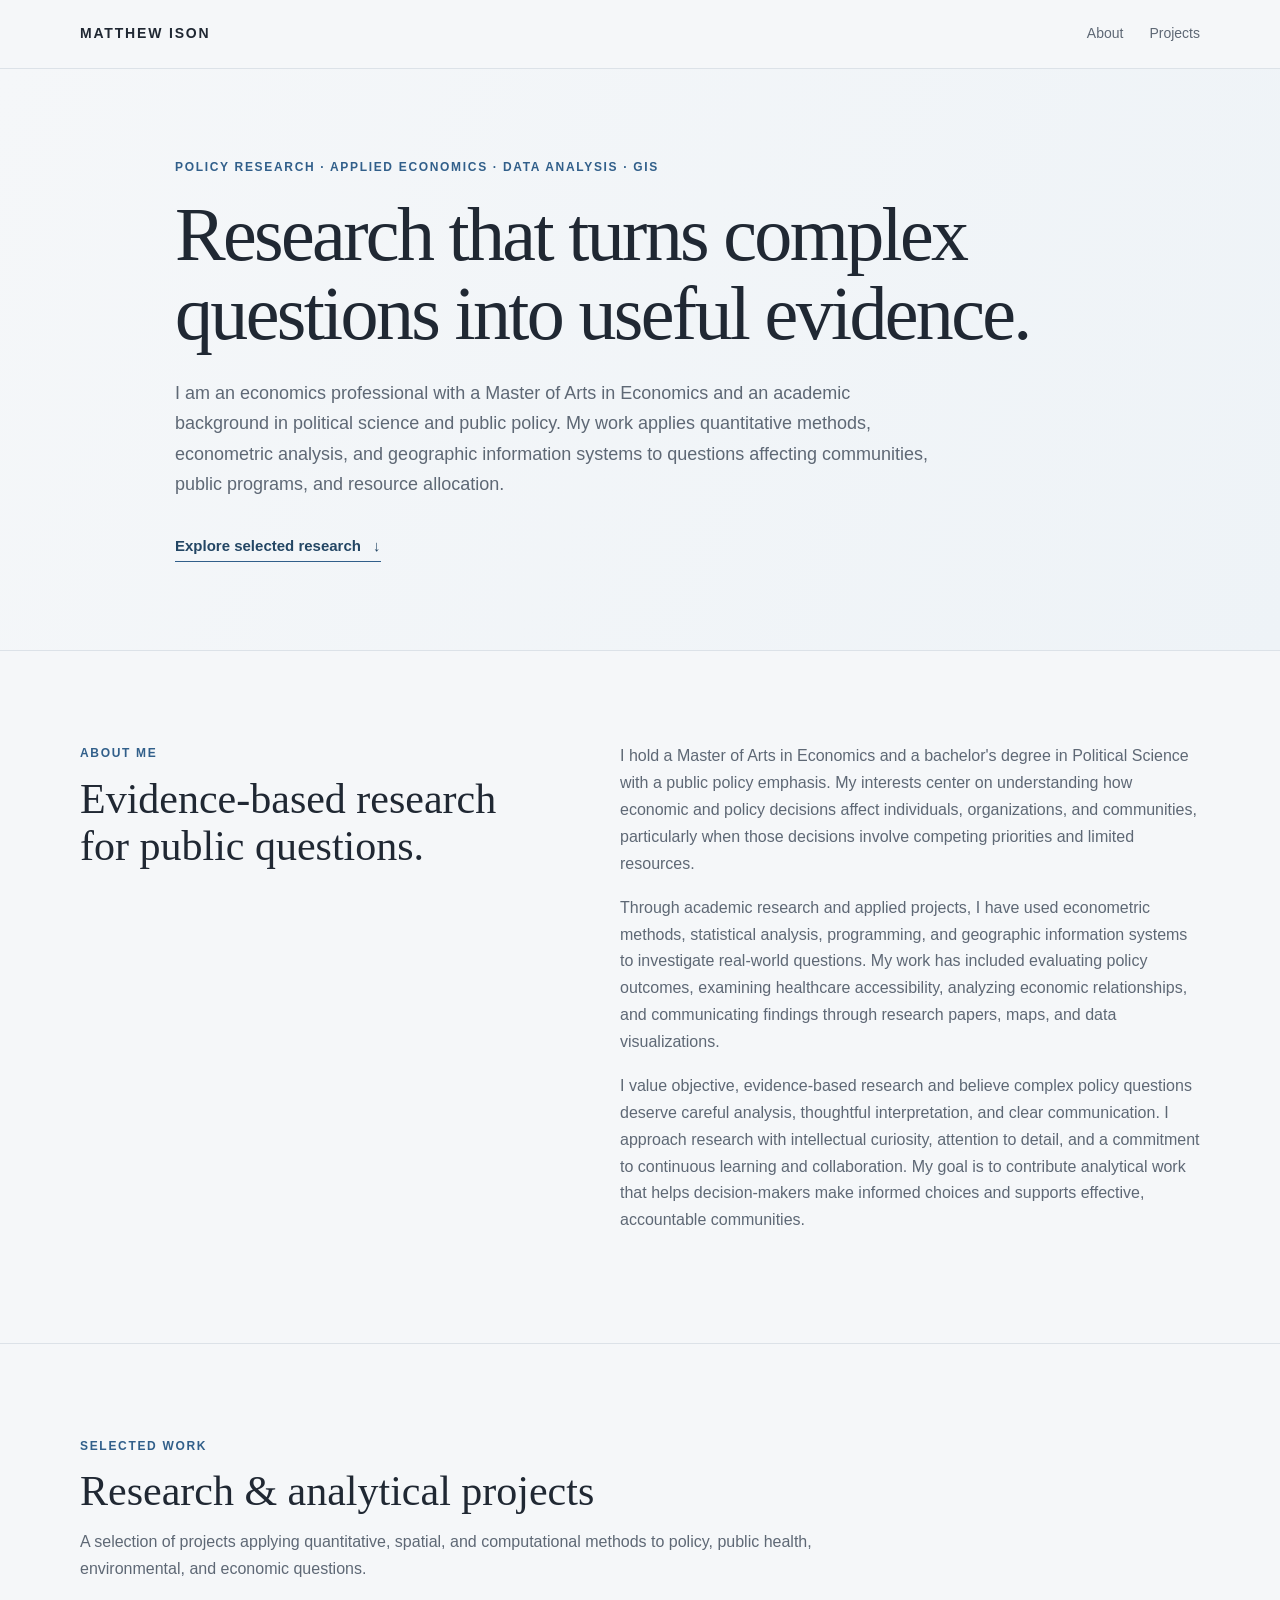
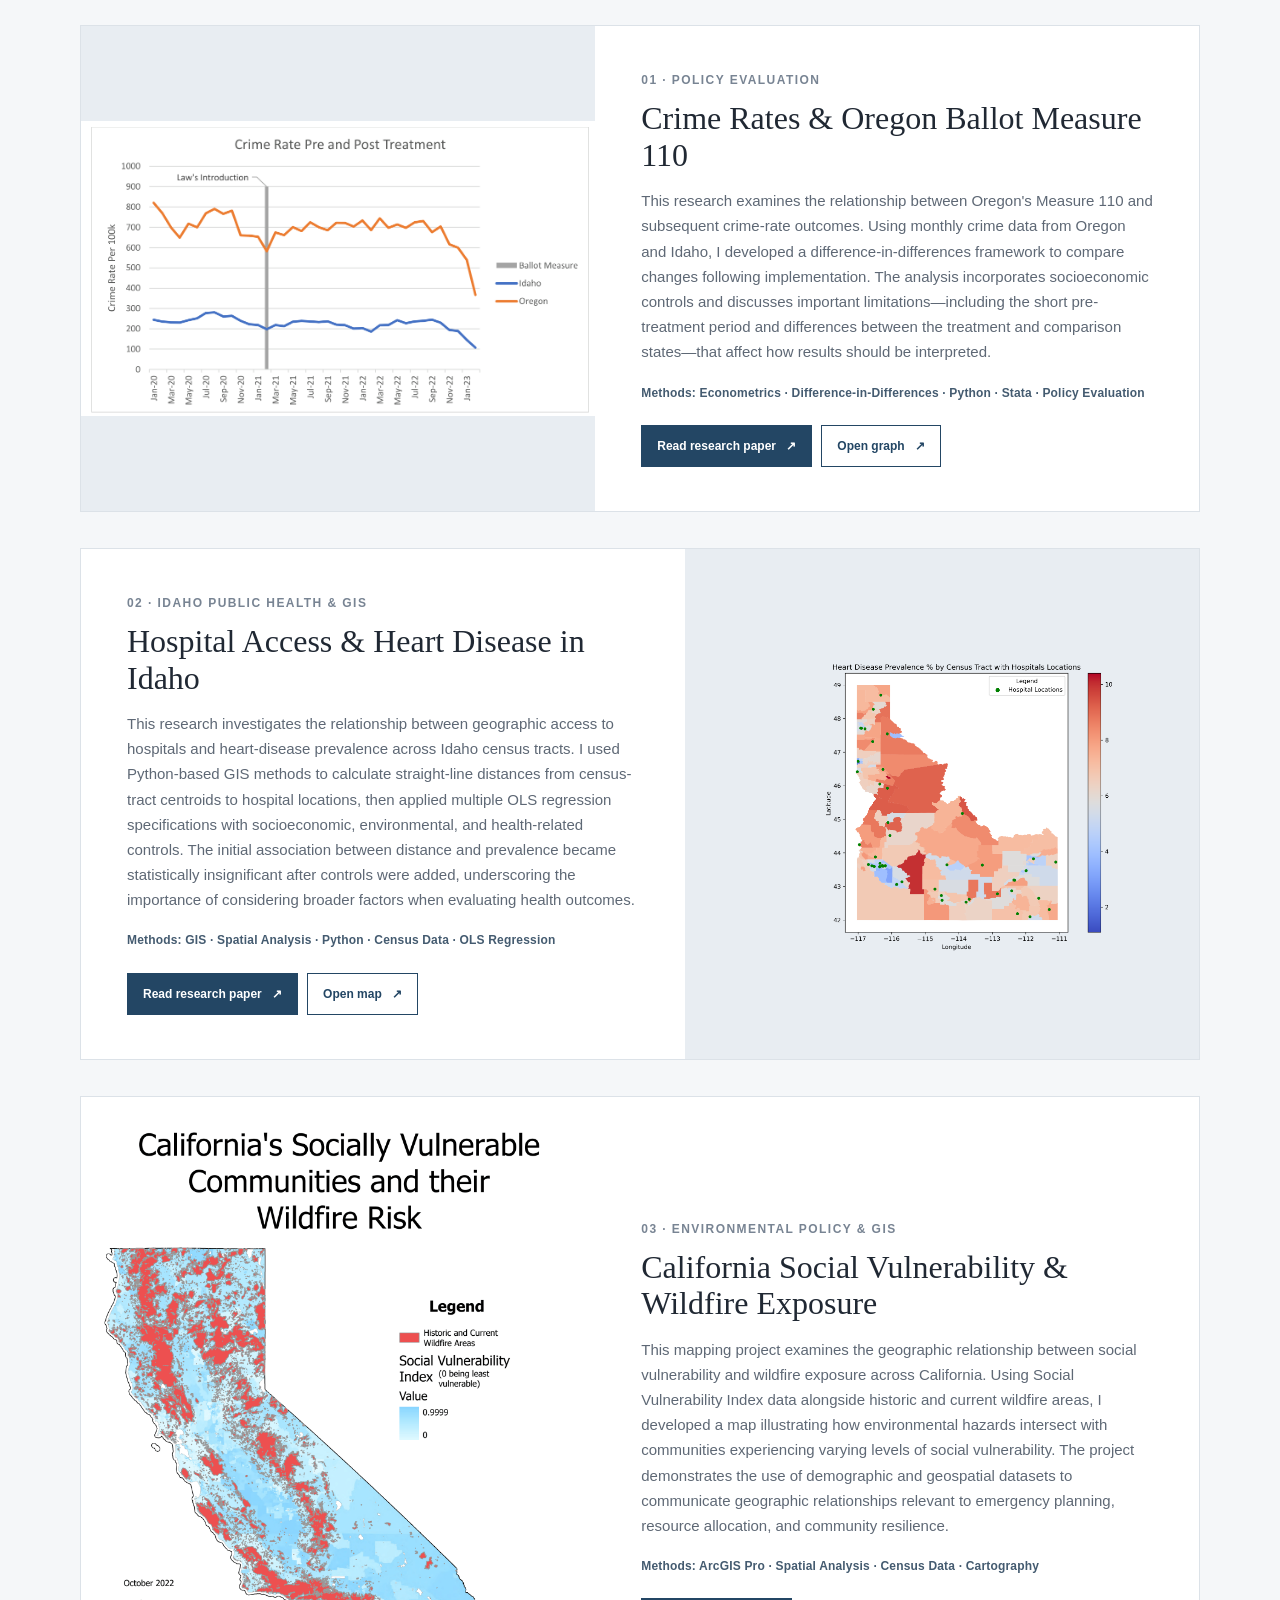
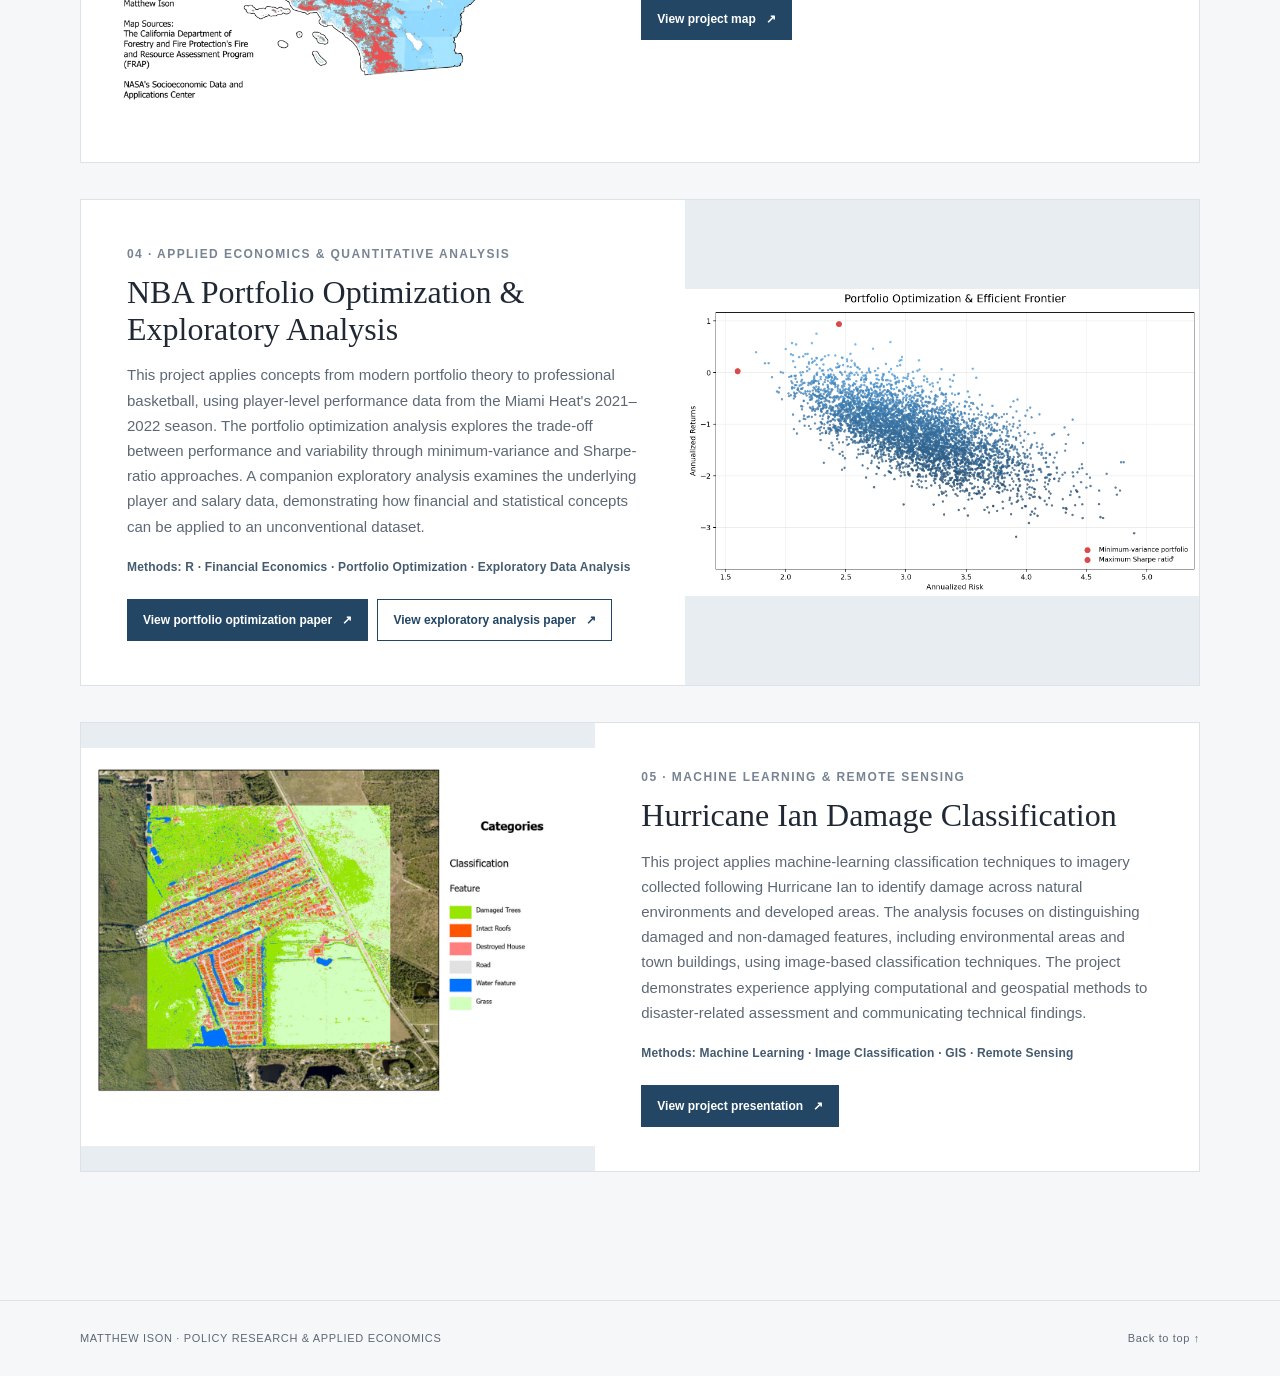
==== index.html @ 2361d306 "Add files via upload" ====
<!DOCTYPE html>
<html lang="en">
<head>
  <meta charset="UTF-8">
  <meta name="viewport" content="width=device-width, initial-scale=1.0">
  <meta name="description" content="Matthew Ison's portfolio of applied economics, policy research, quantitative analysis, and GIS projects.">
  <title>Matthew Ison | Policy Research &amp; Applied Economics</title>
  <link rel="stylesheet" href="style.css">
</head>
<body>
<header class="site-header">
  <div class="container nav">
    <a class="logo" href="#top">MATTHEW ISON</a>
    <nav aria-label="Main navigation"><a href="#about">About</a><a href="#projects">Projects</a></nav>
  </div>
</header>
<main id="top">
  <section class="hero">
    <div class="container hero-inner">
      <p class="eyebrow">POLICY RESEARCH · APPLIED ECONOMICS · DATA ANALYSIS · GIS</p>
      <h1>Research that turns complex questions into useful evidence.</h1>
      <p class="hero-text">I am an economics professional with a Master of Arts in Economics and an academic background in political science and public policy. My work applies quantitative methods, econometric analysis, and geographic information systems to questions affecting communities, public programs, and resource allocation.</p>
      <a class="text-link" href="#projects">Explore selected research <span>↓</span></a>
    </div>
  </section>

  <section id="about" class="about section">
    <div class="container about-grid">
      <div><p class="section-label">ABOUT ME</p><h2>Evidence-based research for public questions.</h2></div>
      <div>
        <p>I hold a Master of Arts in Economics and a bachelor's degree in Political Science with a public policy emphasis. My interests center on understanding how economic and policy decisions affect individuals, organizations, and communities, particularly when those decisions involve competing priorities and limited resources.</p>
        <p>Through academic research and applied projects, I have used econometric methods, statistical analysis, programming, and geographic information systems to investigate real-world questions. My work has included evaluating policy outcomes, examining healthcare accessibility, analyzing economic relationships, and communicating findings through research papers, maps, and data visualizations.</p>
        <p>I value objective, evidence-based research and believe complex policy questions deserve careful analysis, thoughtful interpretation, and clear communication. I approach research with intellectual curiosity, attention to detail, and a commitment to continuous learning and collaboration. My goal is to contribute analytical work that helps decision-makers make informed choices and supports effective, accountable communities.</p>
      </div>
    </div>
  </section>

  <section id="projects" class="projects section">
    <div class="container">
      <div class="section-heading"><p class="section-label">SELECTED WORK</p><h2>Research &amp; analytical projects</h2><p class="section-intro">A selection of projects applying quantitative, spatial, and computational methods to policy, public health, environmental, and economic questions.</p></div>

      <article class="project-card">
        <div class="project-visual image-visual"><img src="images/crime_rate_pre_post_treatment.png" alt="Comparison of crime-rate trends in Oregon and Idaho before and after Measure 110"></div>
        <div class="project-info"><span class="project-number">01 · POLICY EVALUATION</span>
          <h3>Crime Rates &amp; Oregon Ballot Measure 110</h3>
          <p>This research examines the relationship between Oregon's Measure 110 and subsequent crime-rate outcomes. Using monthly crime data from Oregon and Idaho, I developed a difference-in-differences framework to compare changes following implementation. The analysis incorporates socioeconomic controls and discusses important limitations—including the short pre-treatment period and differences between the treatment and comparison states—that affect how results should be interpreted.</p>
          <p class="methods">Methods: Econometrics · Difference-in-Differences · Python · Stata · Policy Evaluation</p>
          <div class="button-group"><a class="button" href="projects/CrimeRate_Analysis.pdf" target="_blank" rel="noopener">Read research paper <span>↗</span></a><a class="button button-secondary" href="images/crime_rate_pre_post_treatment.png" target="_blank" rel="noopener">Open graph <span>↗</span></a></div>
        </div>
      </article>

      <article class="project-card">
        <div class="project-visual image-visual"><img src="images/hospitalmap.png" alt="Idaho census tracts showing heart-disease prevalence and hospital locations"></div>
        <div class="project-info"><span class="project-number">02 · IDAHO PUBLIC HEALTH &amp; GIS</span>
          <h3>Hospital Access &amp; Heart Disease in Idaho</h3>
          <p>This research investigates the relationship between geographic access to hospitals and heart-disease prevalence across Idaho census tracts. I used Python-based GIS methods to calculate straight-line distances from census-tract centroids to hospital locations, then applied multiple OLS regression specifications with socioeconomic, environmental, and health-related controls. The initial association between distance and prevalence became statistically insignificant after controls were added, underscoring the importance of considering broader factors when evaluating health outcomes.</p>
          <p class="methods">Methods: GIS · Spatial Analysis · Python · Census Data · OLS Regression</p>
          <div class="button-group"><a class="button" href="projects/ECON540FinalPaper-1.pdf" target="_blank" rel="noopener">Read research paper <span>↗</span></a><a class="button button-secondary" href="images/hospitalmap.png" target="_blank" rel="noopener">Open map <span>↗</span></a></div>
        </div>
      </article>

      <article class="project-card">
        <div class="project-visual image-visual"><img src="images/california-wildfire-preview.png" alt="California social vulnerability and wildfire exposure map"></div>
        <div class="project-info"><span class="project-number">03 · ENVIRONMENTAL POLICY &amp; GIS</span>
          <h3>California Social Vulnerability &amp; Wildfire Exposure</h3>
          <p>This mapping project examines the geographic relationship between social vulnerability and wildfire exposure across California. Using Social Vulnerability Index data alongside historic and current wildfire areas, I developed a map illustrating how environmental hazards intersect with communities experiencing varying levels of social vulnerability. The project demonstrates the use of demographic and geospatial datasets to communicate geographic relationships relevant to emergency planning, resource allocation, and community resilience.</p>
          <p class="methods">Methods: ArcGIS Pro · Spatial Analysis · Census Data · Cartography</p>
          <div class="button-group"><a class="button" href="projects/WildfiremapCalifornia.pdf" target="_blank" rel="noopener">View project map <span>↗</span></a></div>
        </div>
      </article>

      <article class="project-card">
        <div class="project-visual image-visual"><img src="images/nba_portfolio_optimization_efficient_frontier.png" alt="NBA player portfolio optimization and efficient frontier visualization"></div>
        <div class="project-info"><span class="project-number">04 · APPLIED ECONOMICS &amp; QUANTITATIVE ANALYSIS</span>
          <h3>NBA Portfolio Optimization &amp; Exploratory Analysis</h3>
          <p>This project applies concepts from modern portfolio theory to professional basketball, using player-level performance data from the Miami Heat's 2021–2022 season. The portfolio optimization analysis explores the trade-off between performance and variability through minimum-variance and Sharpe-ratio approaches. A companion exploratory analysis examines the underlying player and salary data, demonstrating how financial and statistical concepts can be applied to an unconventional dataset.</p>
          <p class="methods">Methods: R · Financial Economics · Portfolio Optimization · Exploratory Data Analysis</p>
          <div class="button-group"><a class="button" href="projects/NBA_Portfolio_Analysis.html" target="_blank" rel="noopener">View portfolio optimization paper <span>↗</span></a><a class="button button-secondary" href="projects/NBA_Exploratory_Analysis.html" target="_blank" rel="noopener">View exploratory analysis paper <span>↗</span></a></div>
        </div>
      </article>

      <article class="project-card">
        <div class="project-visual image-visual"><img src="images/hurricane.png" alt="Hurricane Ian damage classification project imagery"></div>
        <div class="project-info"><span class="project-number">05 · MACHINE LEARNING &amp; REMOTE SENSING</span>
          <h3>Hurricane Ian Damage Classification</h3>
          <p>This project applies machine-learning classification techniques to imagery collected following Hurricane Ian to identify damage across natural environments and developed areas. The analysis focuses on distinguishing damaged and non-damaged features, including environmental areas and town buildings, using image-based classification techniques. The project demonstrates experience applying computational and geospatial methods to disaster-related assessment and communicating technical findings.</p>
          <p class="methods">Methods: Machine Learning · Image Classification · GIS · Remote Sensing</p>
          <div class="button-group"><a class="button" href="projects/GIS%20Graduate%20Project%20-%20MatthewIson.pptx.pdf" target="_blank" rel="noopener">View project presentation <span>↗</span></a></div>
        </div>
      </article>
    </div>
  </section>
</main>
<footer><div class="container footer-inner"><span>MATTHEW ISON · POLICY RESEARCH &amp; APPLIED ECONOMICS</span><a href="#top">Back to top ↑</a></div></footer>
</body>
</html>
---- style.css ----
* { box-sizing: border-box; margin: 0; padding: 0; }
:root { --ink:#202833; --muted:#5e6875; --line:#dce2e8; --paper:#f5f7f9; --white:#fff; --accent:#315f8a; --accent-dark:#234664; }
html { scroll-behavior:smooth; }
body { font-family:Arial,Helvetica,sans-serif; color:var(--ink); background:var(--paper); line-height:1.68; }
a { color:inherit; }
.container { width:min(1120px,90%); margin:0 auto; }
.site-header { position:sticky; top:0; z-index:20; background:rgba(245,247,249,.96); border-bottom:1px solid var(--line); backdrop-filter:blur(10px); }
.nav { min-height:68px; display:flex; align-items:center; justify-content:space-between; gap:30px; }
.logo { font-size:14px; font-weight:700; letter-spacing:.13em; text-decoration:none; }
.nav nav { display:flex; gap:26px; }
.nav nav a { color:var(--muted); text-decoration:none; font-size:14px; }
.nav nav a:hover { color:var(--accent); }
.hero { min-height:560px; display:flex; align-items:center; border-bottom:1px solid var(--line); background:linear-gradient(115deg,#f5f7f9 0%,#eef3f7 100%); }
.hero-inner { max-width:930px; padding:88px 0; }
.eyebrow,.section-label { color:var(--accent); font-size:12px; font-weight:700; letter-spacing:.14em; }
.hero h1 { max-width:900px; margin:18px 0 25px; font-family:Georgia,'Times New Roman',serif; font-size:clamp(44px,6.7vw,76px); font-weight:400; line-height:1.04; letter-spacing:-.035em; }
.hero-text { max-width:760px; color:var(--muted); font-size:18px; }
.text-link { display:inline-block; margin-top:34px; color:var(--accent-dark); font-size:15px; font-weight:700; text-decoration:none; border-bottom:1px solid var(--accent); padding-bottom:3px; }
.text-link span { margin-left:8px; }
.section { padding:92px 0; }
.about { border-bottom:1px solid var(--line); }
.about-grid { display:grid; grid-template-columns:1fr 1.25fr; gap:76px; }
.about h2,.section-heading h2 { margin-top:12px; font-family:Georgia,'Times New Roman',serif; font-size:42px; font-weight:400; line-height:1.12; }
.about p:not(.section-label) { color:var(--muted); font-size:16px; margin-bottom:17px; }
.section-heading { margin-bottom:42px; }
.section-intro { color:var(--muted); max-width:760px; margin-top:14px; }
.project-card { display:grid; grid-template-columns:46% 54%; min-height:420px; margin-bottom:36px; background:var(--white); border:1px solid var(--line); overflow:hidden; transition:transform .2s ease,box-shadow .2s ease; }
.project-card:hover { transform:translateY(-3px); box-shadow:0 14px 32px rgba(32,40,51,.08); }
.project-card:nth-of-type(even) { grid-template-columns:54% 46%; }
.project-card:nth-of-type(even) .project-visual { order:2; }
.project-card:nth-of-type(even) .project-info { order:1; }
.project-visual { min-height:420px; background:#e8edf2; overflow:hidden; }
.image-visual img { width:100%; height:100%; min-height:420px; display:block; object-fit:contain; background-color: #e8edf2; transition:transform .4s ease; }
.project-card:hover .image-visual img { transform:scale(1.02); }
.project-info { padding:44px 46px; display:flex; flex-direction:column; justify-content:center; }
.project-number { color:#788493; font-size:12px; font-weight:700; letter-spacing:.12em; }
.project-info h3 { margin:10px 0 15px; font-family:Georgia,'Times New Roman',serif; font-size:32px; font-weight:400; line-height:1.14; }
.project-info p { color:var(--muted); font-size:15px; margin-bottom:18px; }
.project-info .methods { color:#445b70; font-size:12px; font-weight:700; letter-spacing:.015em; margin-bottom:22px; }
.button-group { display:flex; flex-wrap:wrap; gap:9px; }
.button { align-self:flex-start; padding:10px 15px; background:var(--accent-dark); color:#fff; text-decoration:none; font-size:12px; font-weight:700; border:1px solid var(--accent-dark); transition:background .2s ease,color .2s ease; }
.button:hover { background:transparent; color:var(--accent-dark); }
.button span { margin-left:7px; }
.button-secondary { background:transparent; color:var(--accent-dark); }
.button-secondary:hover { background:var(--accent-dark); color:#fff; }
footer { border-top:1px solid var(--line); padding:28px 0; color:var(--muted); font-size:11px; letter-spacing:.06em; }
.footer-inner { display:flex; justify-content:space-between; gap:20px; }
.footer-inner a { text-decoration:none; }
@media(max-width:800px) { .hero{min-height:auto}.hero-inner{padding:72px 0}.about-grid{grid-template-columns:1fr;gap:30px}.project-card,.project-card:nth-of-type(even){grid-template-columns:1fr}.project-card:nth-of-type(even) .project-visual,.project-card:nth-of-type(even) .project-info{order:initial}.project-visual,.image-visual img{min-height:290px}.project-info{padding:32px}.project-info h3{font-size:28px} }
@media(max-width:520px) { .nav{min-height:60px}.nav nav{gap:16px}.hero h1{font-size:43px}.section{padding:68px 0}.about h2,.section-heading h2{font-size:34px}.footer-inner{flex-direction:column} }
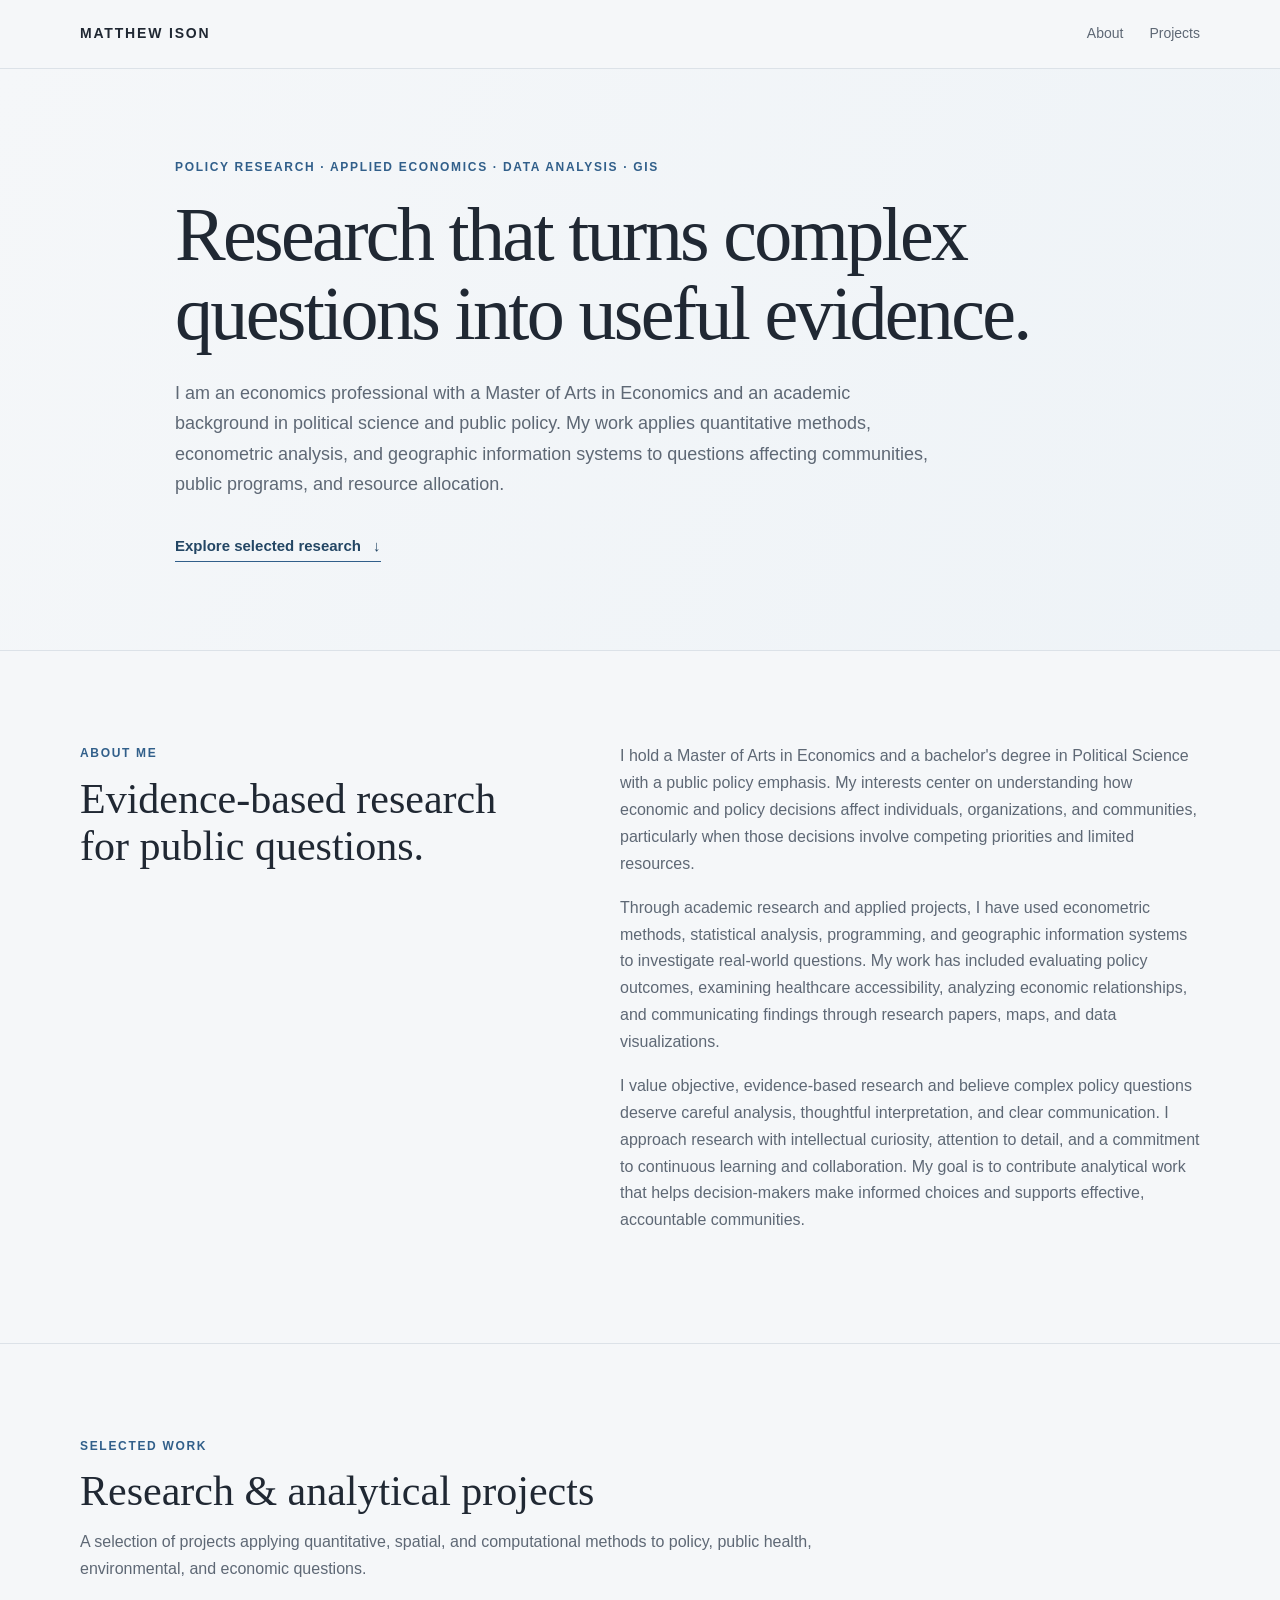
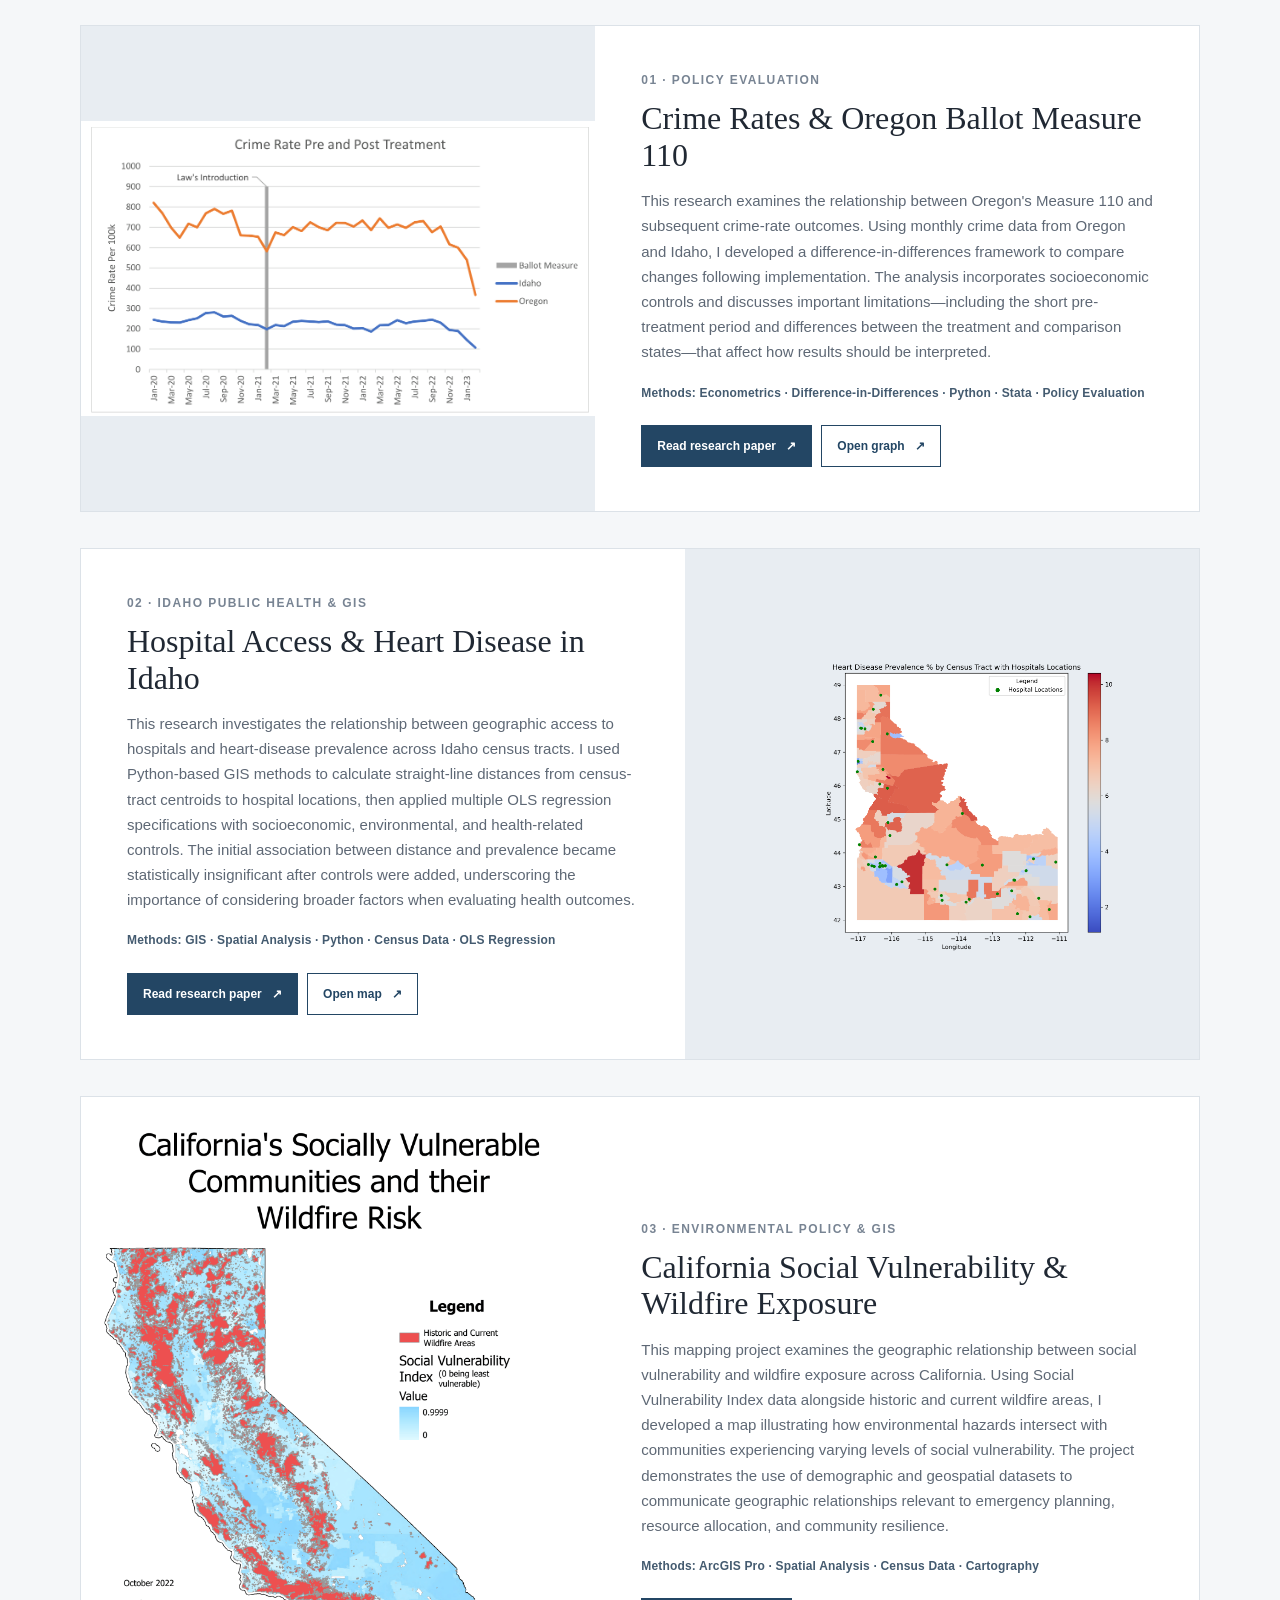
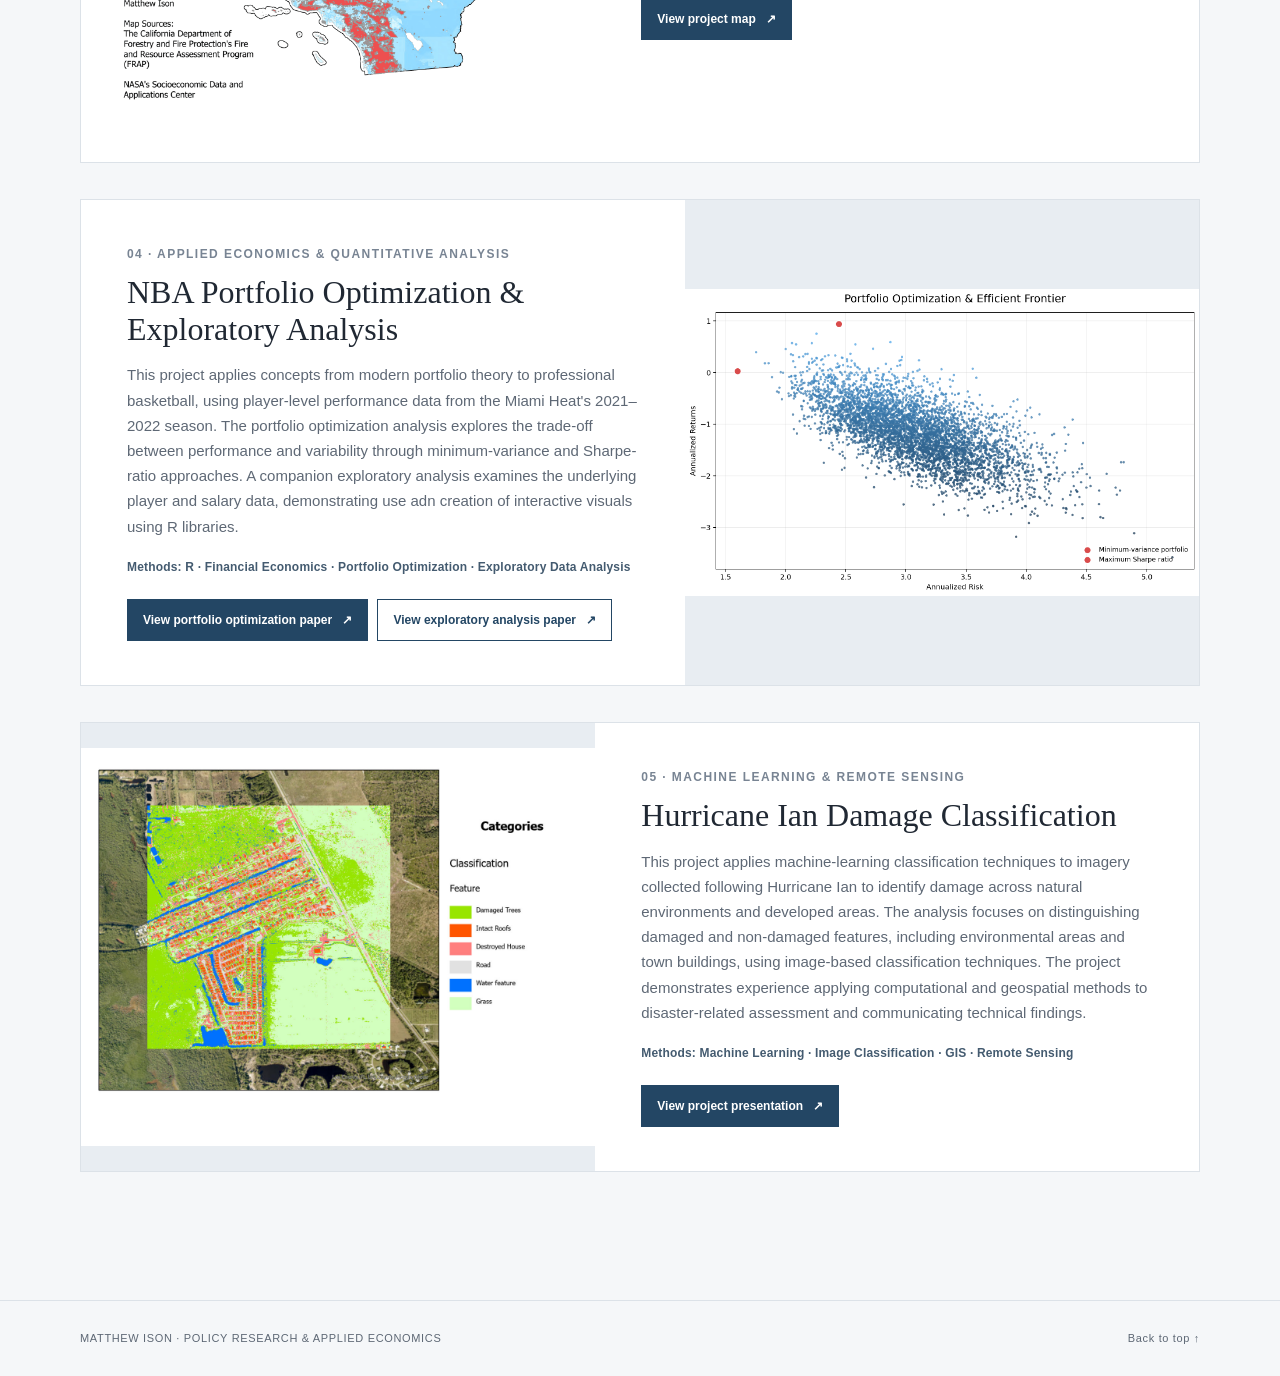
==== commit 80bf8b74: "Update index.html update NBA description" ====
--- a/index.html
+++ b/index.html
@@ -73,7 +73,7 @@
         <div class="project-visual image-visual"><img src="images/nba_portfolio_optimization_efficient_frontier.png" alt="NBA player portfolio optimization and efficient frontier visualization"></div>
         <div class="project-info"><span class="project-number">04 · APPLIED ECONOMICS &amp; QUANTITATIVE ANALYSIS</span>
           <h3>NBA Portfolio Optimization &amp; Exploratory Analysis</h3>
-          <p>This project applies concepts from modern portfolio theory to professional basketball, using player-level performance data from the Miami Heat's 2021–2022 season. The portfolio optimization analysis explores the trade-off between performance and variability through minimum-variance and Sharpe-ratio approaches. A companion exploratory analysis examines the underlying player and salary data, demonstrating how financial and statistical concepts can be applied to an unconventional dataset.</p>
+          <p>This project applies concepts from modern portfolio theory to professional basketball, using player-level performance data from the Miami Heat's 2021–2022 season. The portfolio optimization analysis explores the trade-off between performance and variability through minimum-variance and Sharpe-ratio approaches. A companion exploratory analysis examines the underlying player and salary data, demonstrating use adn creation of interactive visuals using R libraries.</p>
           <p class="methods">Methods: R · Financial Economics · Portfolio Optimization · Exploratory Data Analysis</p>
           <div class="button-group"><a class="button" href="projects/NBA_Portfolio_Analysis.html" target="_blank" rel="noopener">View portfolio optimization paper <span>↗</span></a><a class="button button-secondary" href="projects/NBA_Exploratory_Analysis.html" target="_blank" rel="noopener">View exploratory analysis paper <span>↗</span></a></div>
         </div>
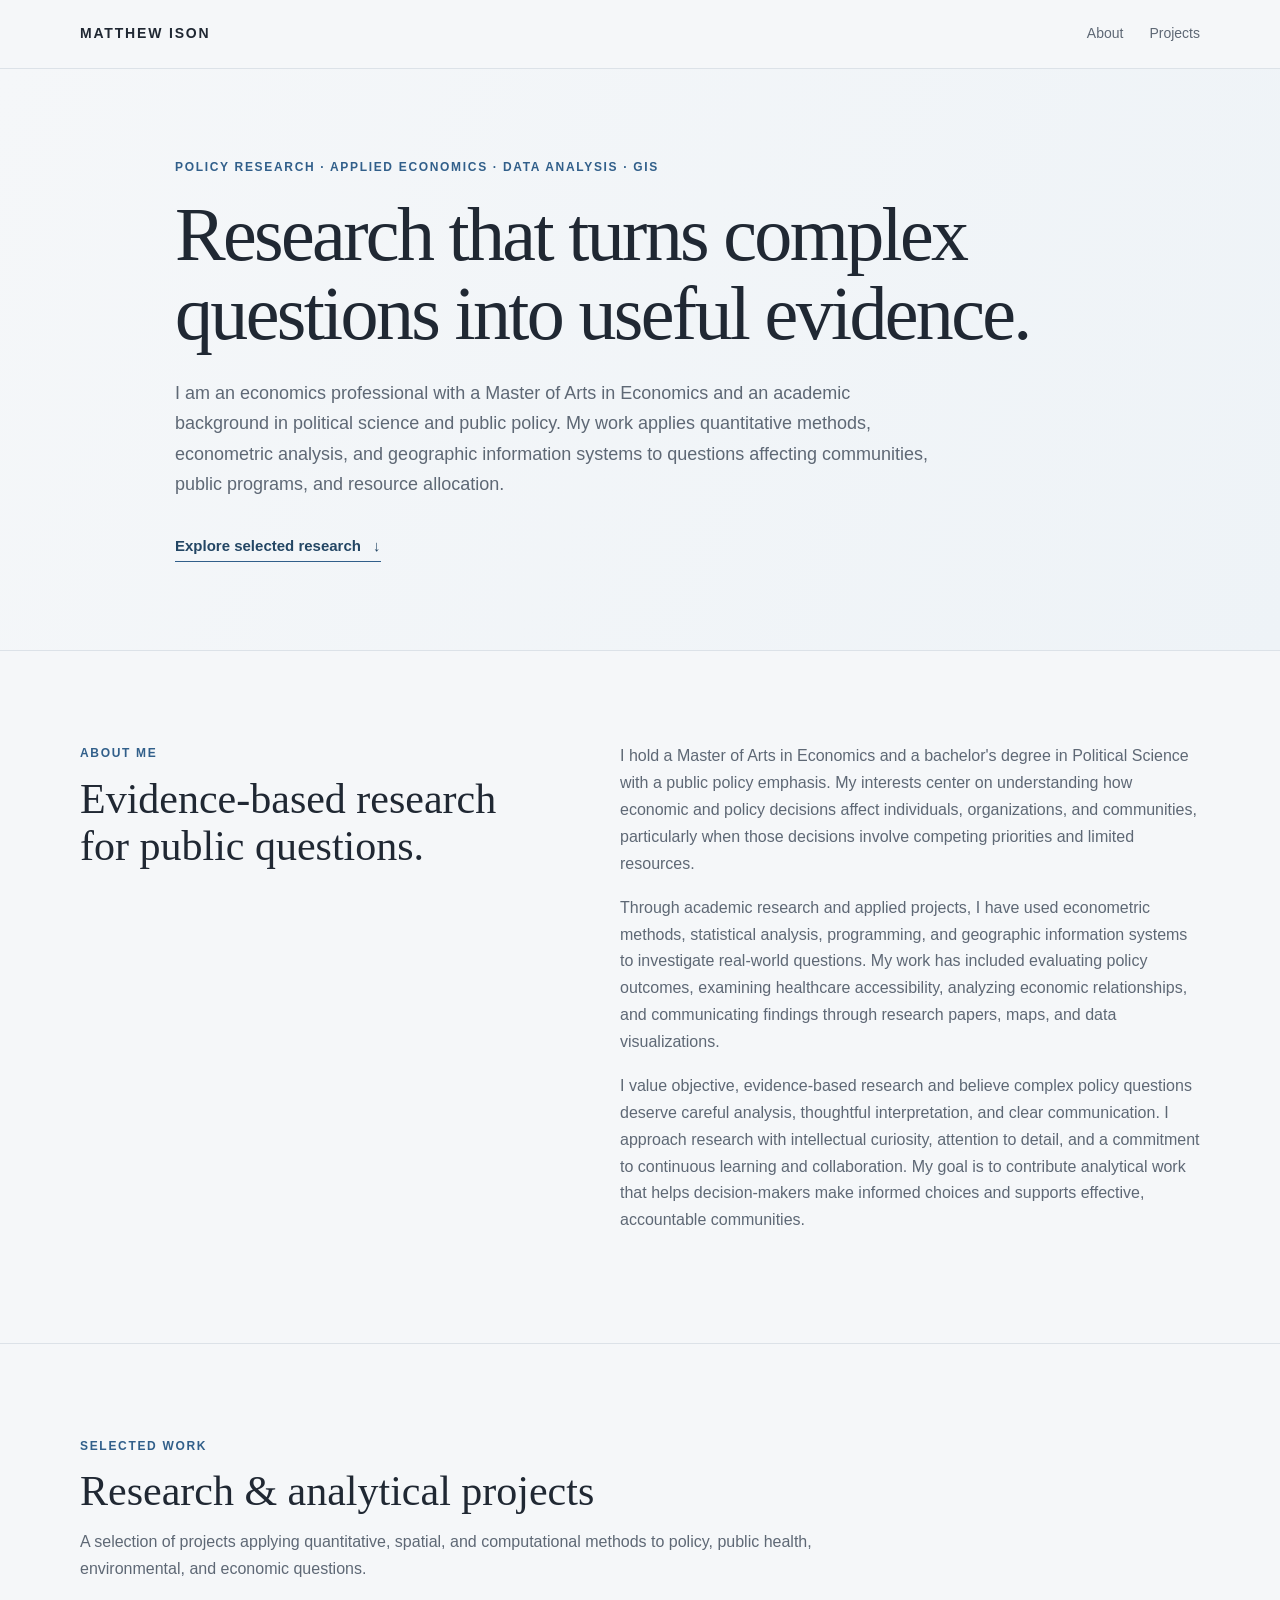
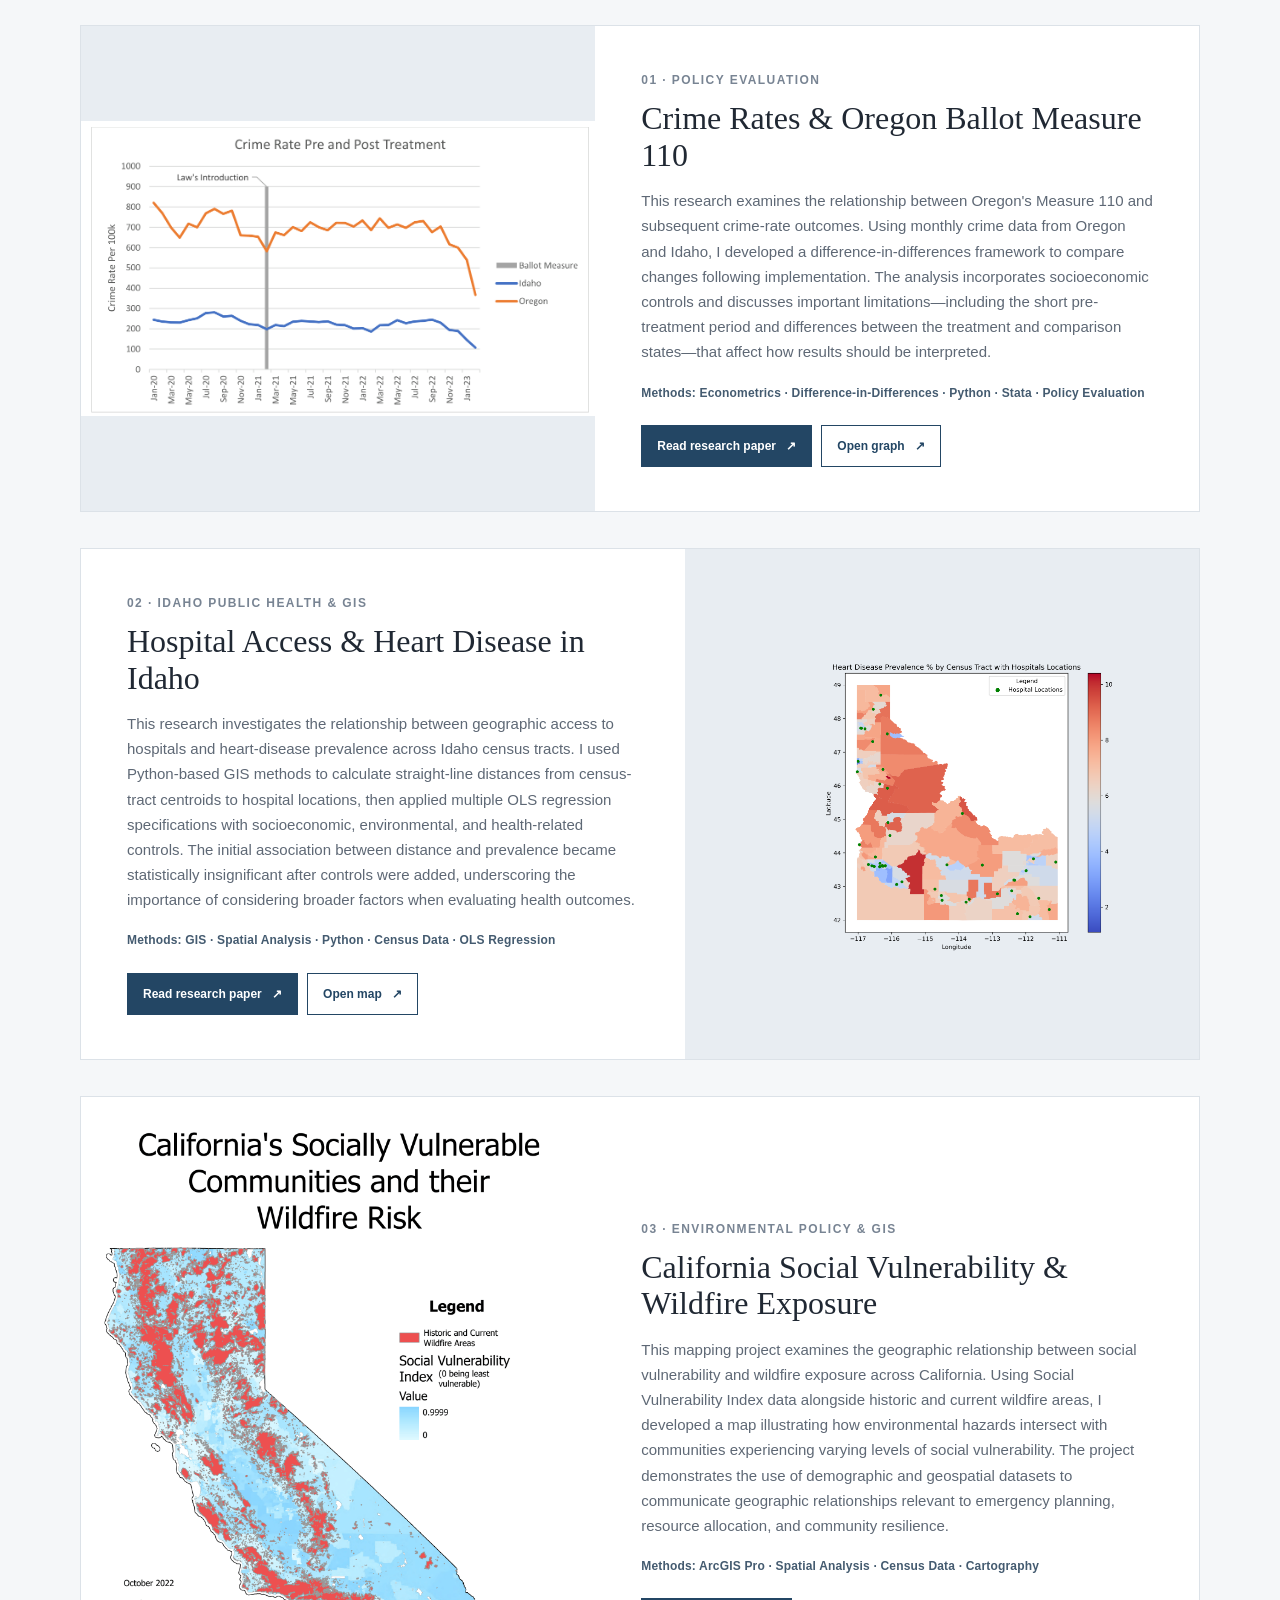
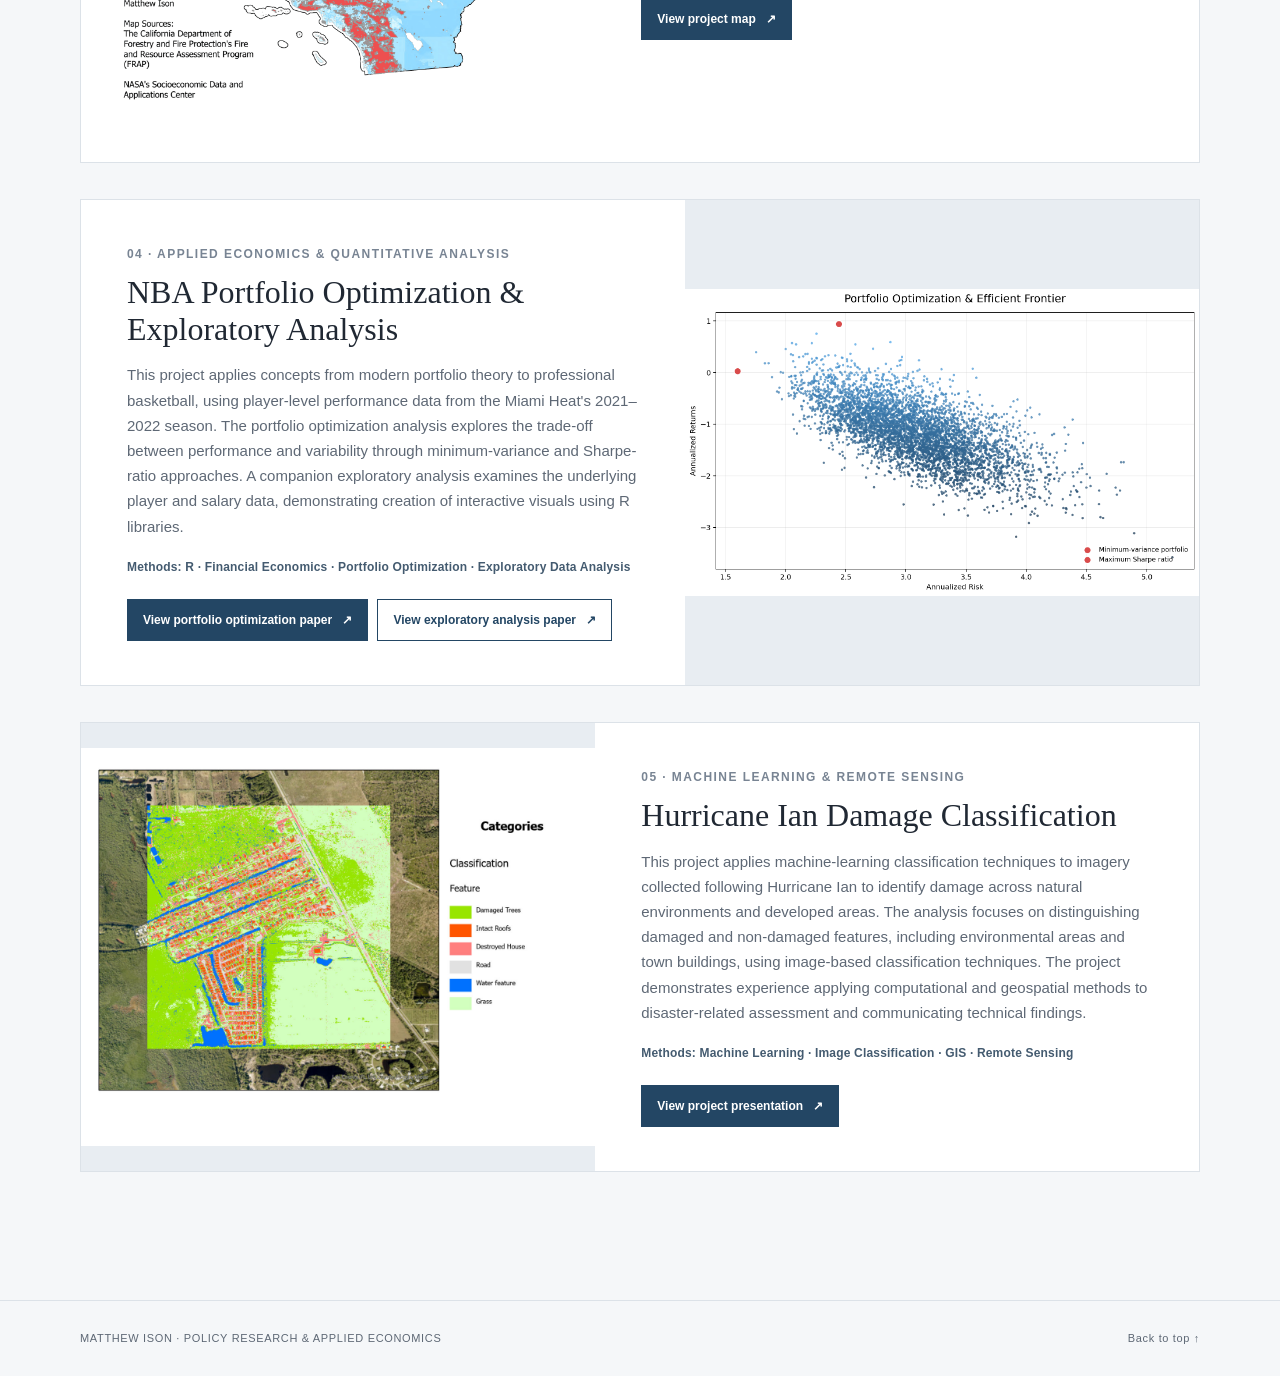
==== commit 2c5043d3: "Update index.html" ====
--- a/index.html
+++ b/index.html
@@ -73,7 +73,7 @@
         <div class="project-visual image-visual"><img src="images/nba_portfolio_optimization_efficient_frontier.png" alt="NBA player portfolio optimization and efficient frontier visualization"></div>
         <div class="project-info"><span class="project-number">04 · APPLIED ECONOMICS &amp; QUANTITATIVE ANALYSIS</span>
           <h3>NBA Portfolio Optimization &amp; Exploratory Analysis</h3>
-          <p>This project applies concepts from modern portfolio theory to professional basketball, using player-level performance data from the Miami Heat's 2021–2022 season. The portfolio optimization analysis explores the trade-off between performance and variability through minimum-variance and Sharpe-ratio approaches. A companion exploratory analysis examines the underlying player and salary data, demonstrating use adn creation of interactive visuals using R libraries.</p>
+          <p>This project applies concepts from modern portfolio theory to professional basketball, using player-level performance data from the Miami Heat's 2021–2022 season. The portfolio optimization analysis explores the trade-off between performance and variability through minimum-variance and Sharpe-ratio approaches. A companion exploratory analysis examines the underlying player and salary data, demonstrating creation of interactive visuals using R libraries.</p>
           <p class="methods">Methods: R · Financial Economics · Portfolio Optimization · Exploratory Data Analysis</p>
           <div class="button-group"><a class="button" href="projects/NBA_Portfolio_Analysis.html" target="_blank" rel="noopener">View portfolio optimization paper <span>↗</span></a><a class="button button-secondary" href="projects/NBA_Exploratory_Analysis.html" target="_blank" rel="noopener">View exploratory analysis paper <span>↗</span></a></div>
         </div>
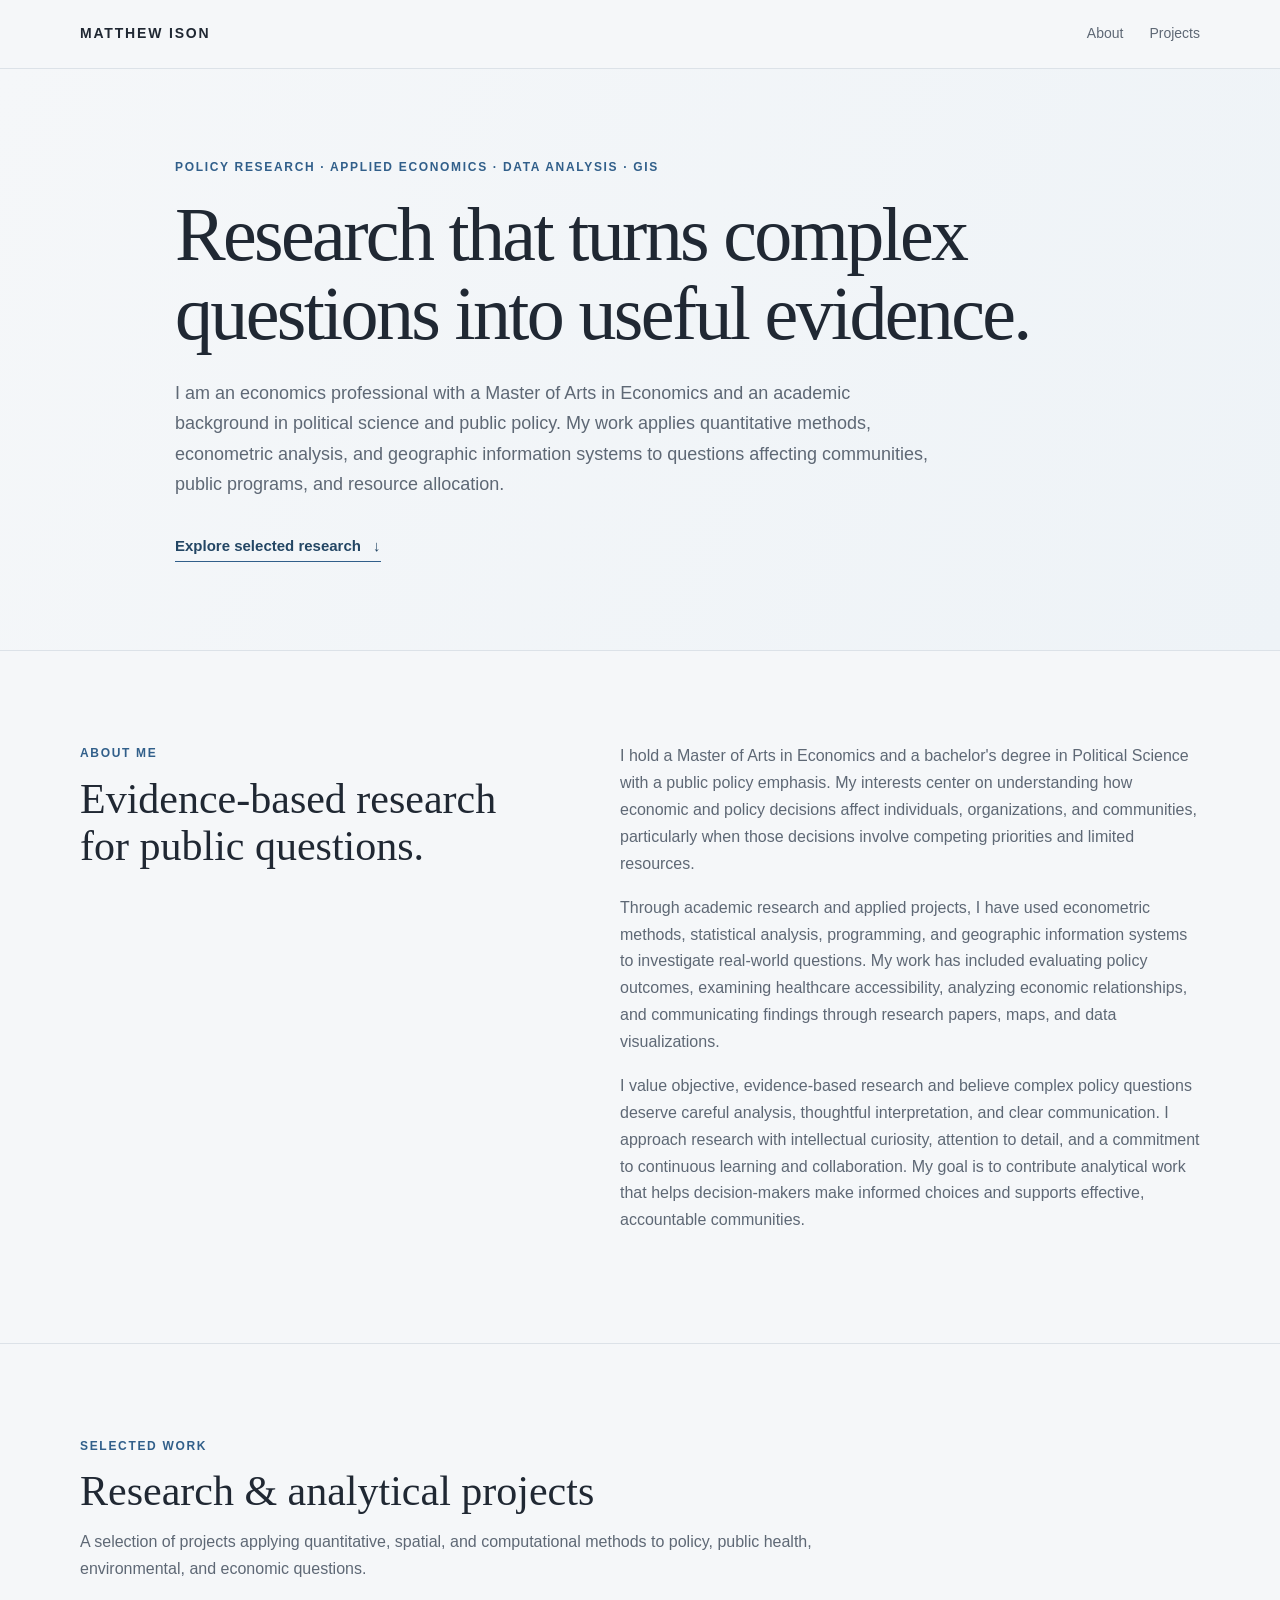
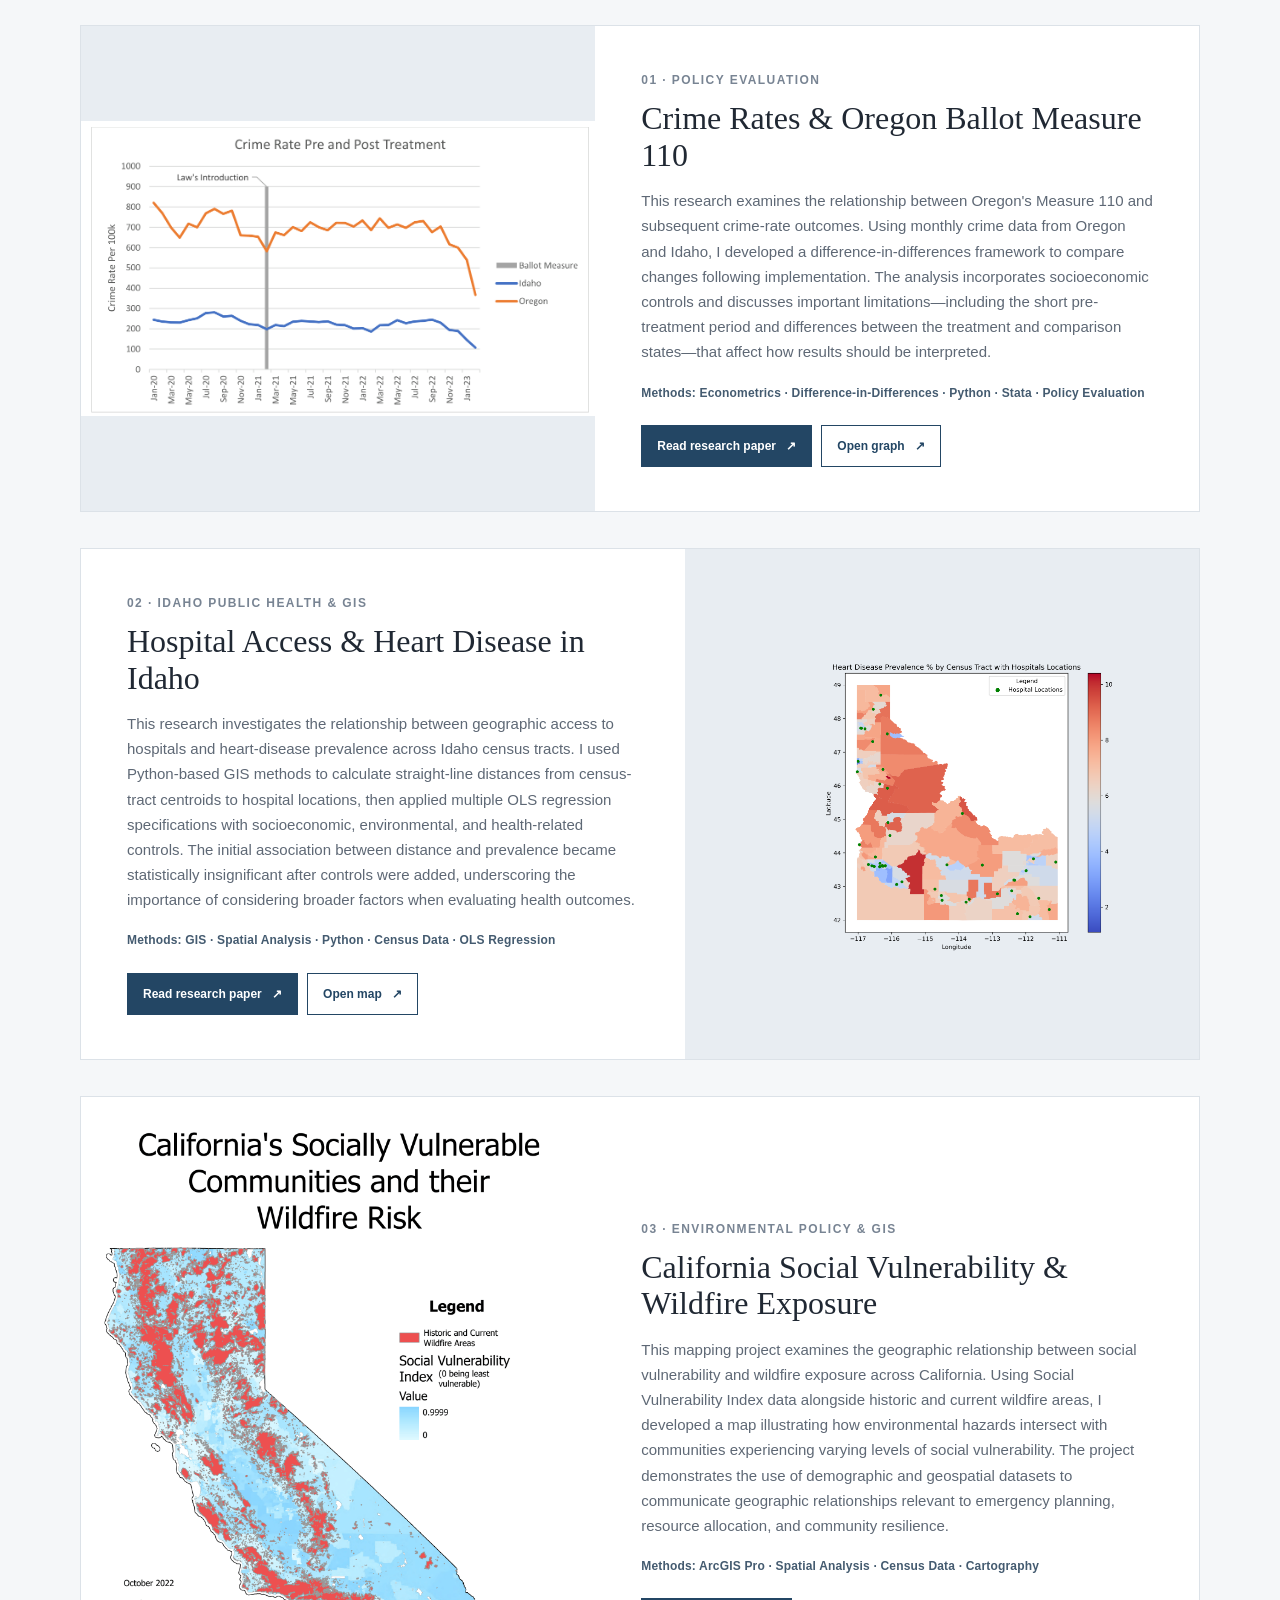
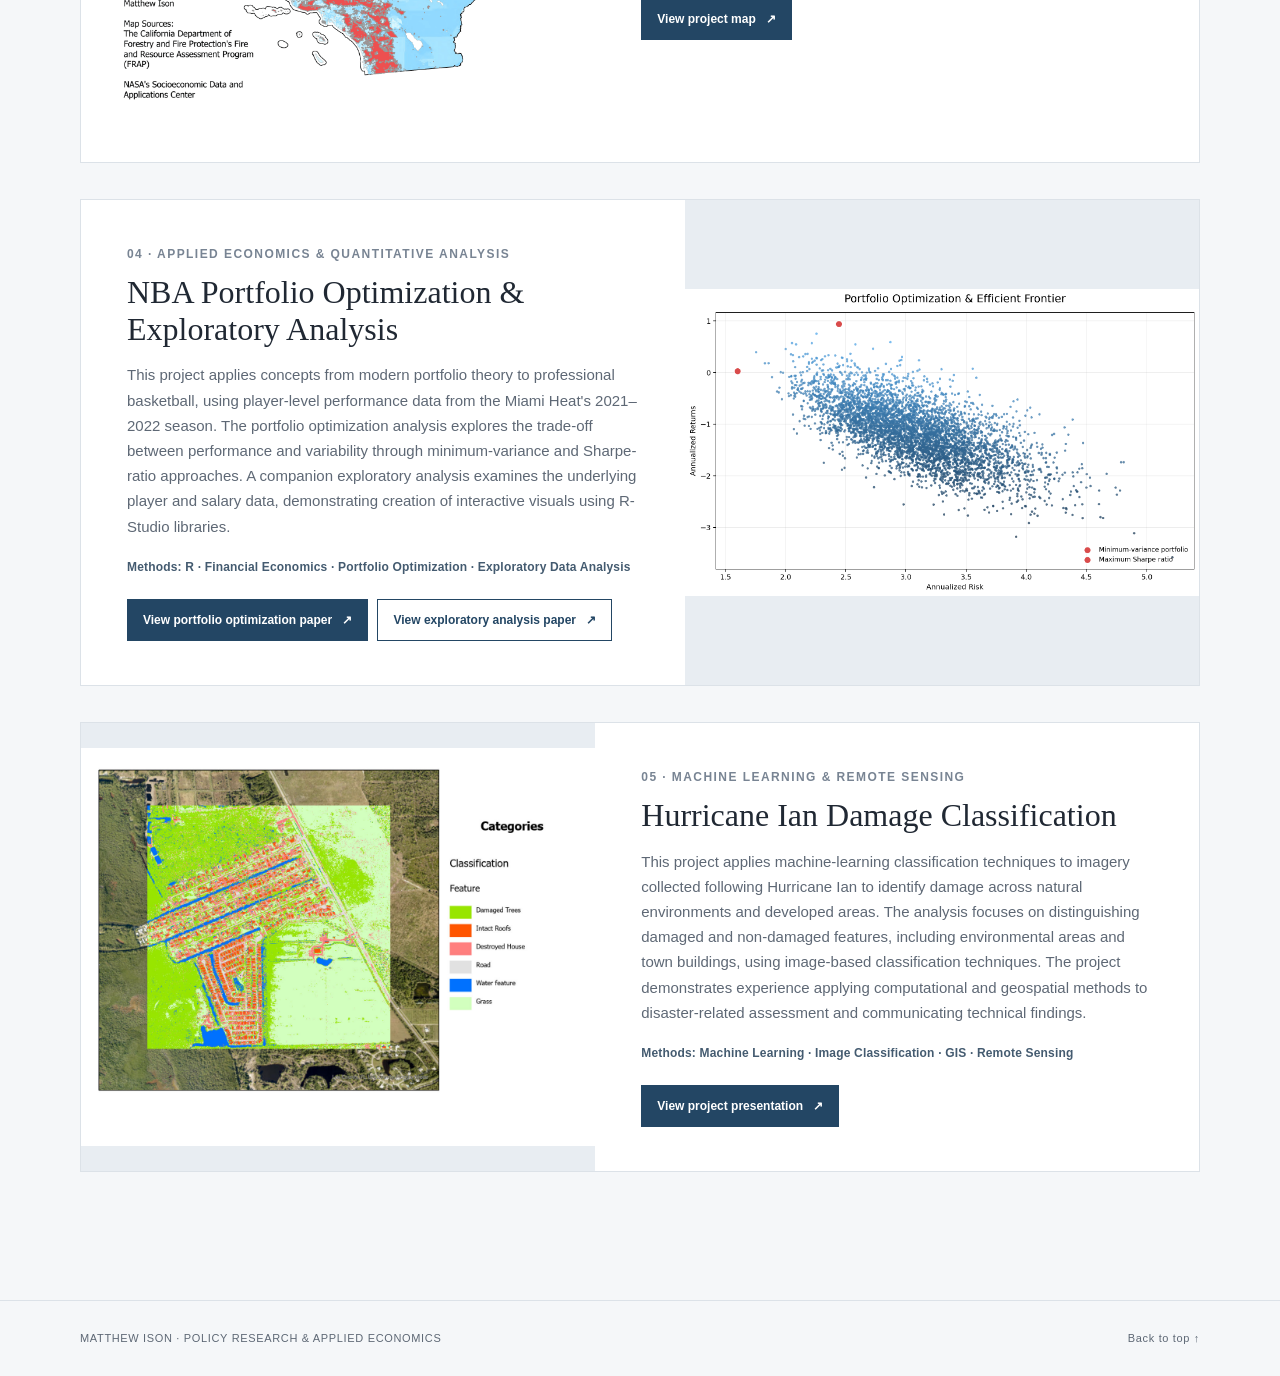
==== commit 4c494bf0: "Update index.html added verbiage to NBA project description" ====
--- a/index.html
+++ b/index.html
@@ -73,7 +73,7 @@
         <div class="project-visual image-visual"><img src="images/nba_portfolio_optimization_efficient_frontier.png" alt="NBA player portfolio optimization and efficient frontier visualization"></div>
         <div class="project-info"><span class="project-number">04 · APPLIED ECONOMICS &amp; QUANTITATIVE ANALYSIS</span>
           <h3>NBA Portfolio Optimization &amp; Exploratory Analysis</h3>
-          <p>This project applies concepts from modern portfolio theory to professional basketball, using player-level performance data from the Miami Heat's 2021–2022 season. The portfolio optimization analysis explores the trade-off between performance and variability through minimum-variance and Sharpe-ratio approaches. A companion exploratory analysis examines the underlying player and salary data, demonstrating creation of interactive visuals using R libraries.</p>
+          <p>This project applies concepts from modern portfolio theory to professional basketball, using player-level performance data from the Miami Heat's 2021–2022 season. The portfolio optimization analysis explores the trade-off between performance and variability through minimum-variance and Sharpe-ratio approaches. A companion exploratory analysis examines the underlying player and salary data, demonstrating creation of interactive visuals using R-Studio libraries.</p>
           <p class="methods">Methods: R · Financial Economics · Portfolio Optimization · Exploratory Data Analysis</p>
           <div class="button-group"><a class="button" href="projects/NBA_Portfolio_Analysis.html" target="_blank" rel="noopener">View portfolio optimization paper <span>↗</span></a><a class="button button-secondary" href="projects/NBA_Exploratory_Analysis.html" target="_blank" rel="noopener">View exploratory analysis paper <span>↗</span></a></div>
         </div>
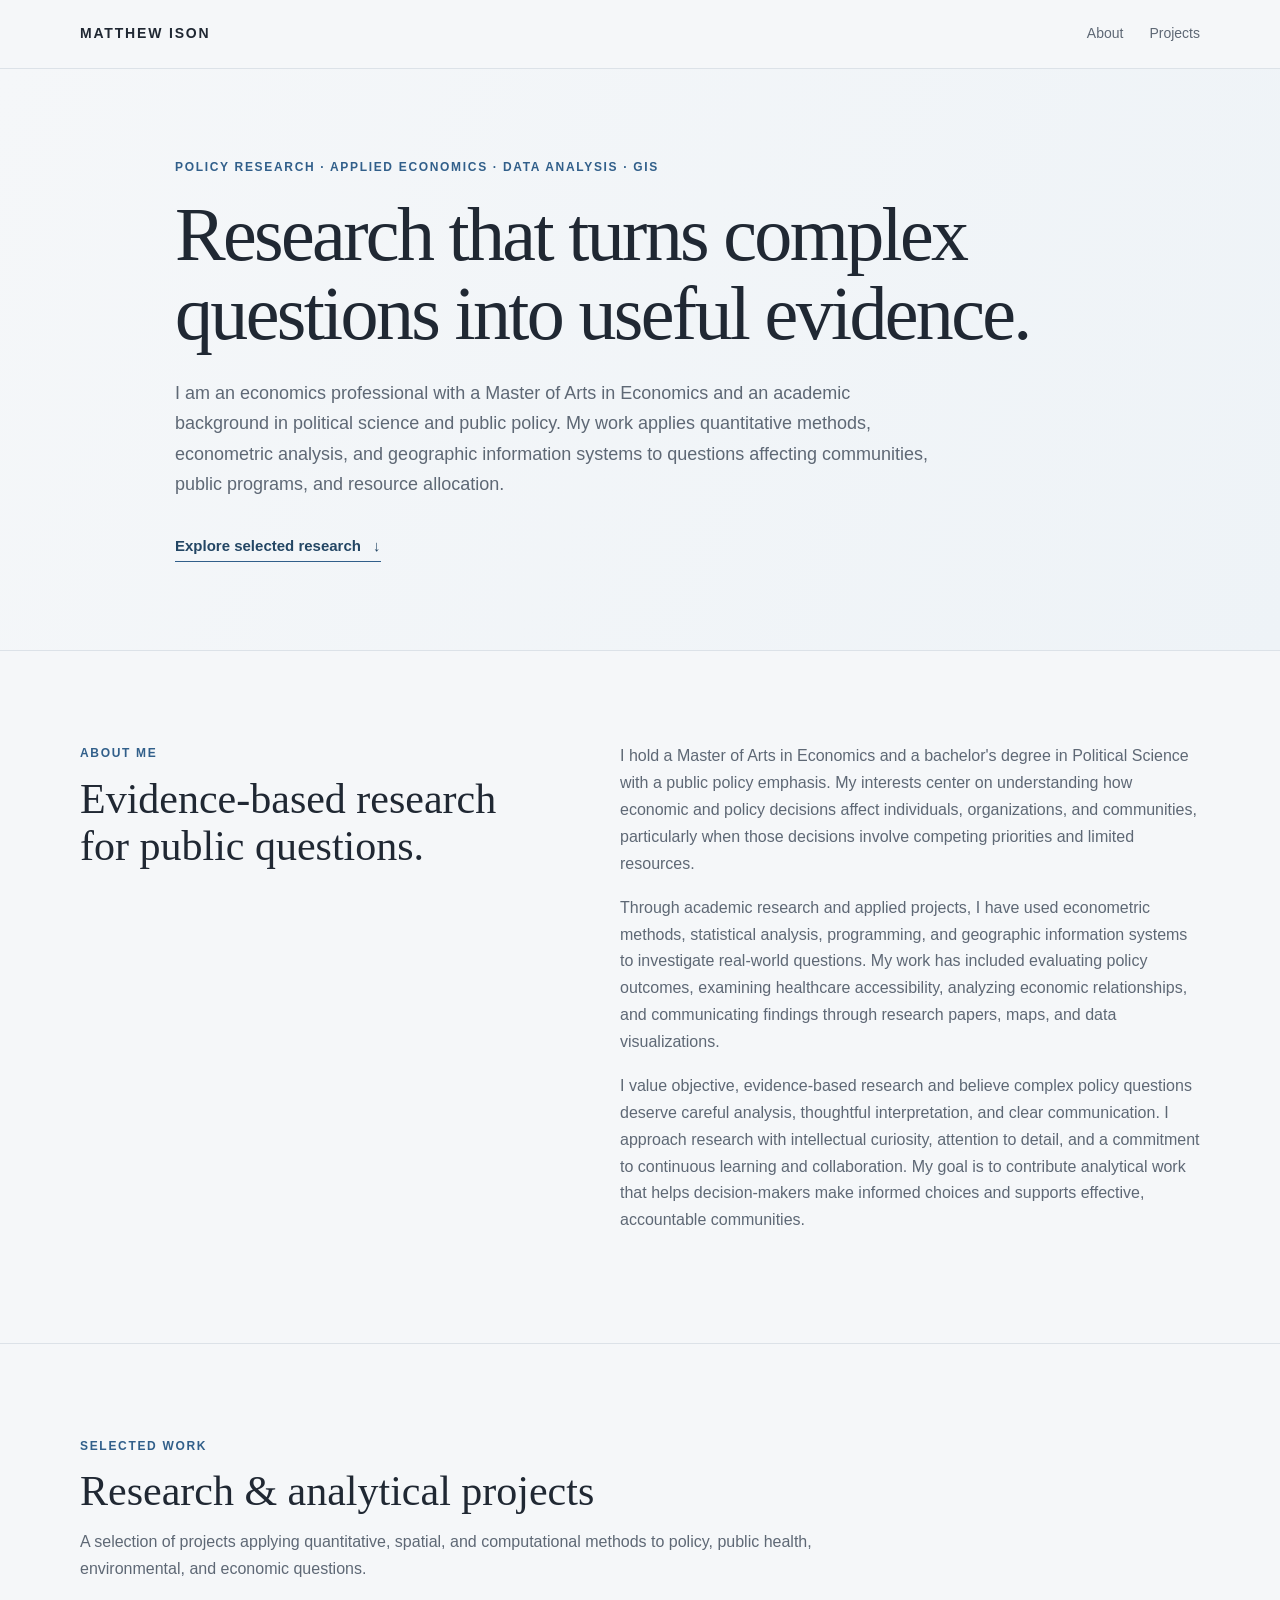
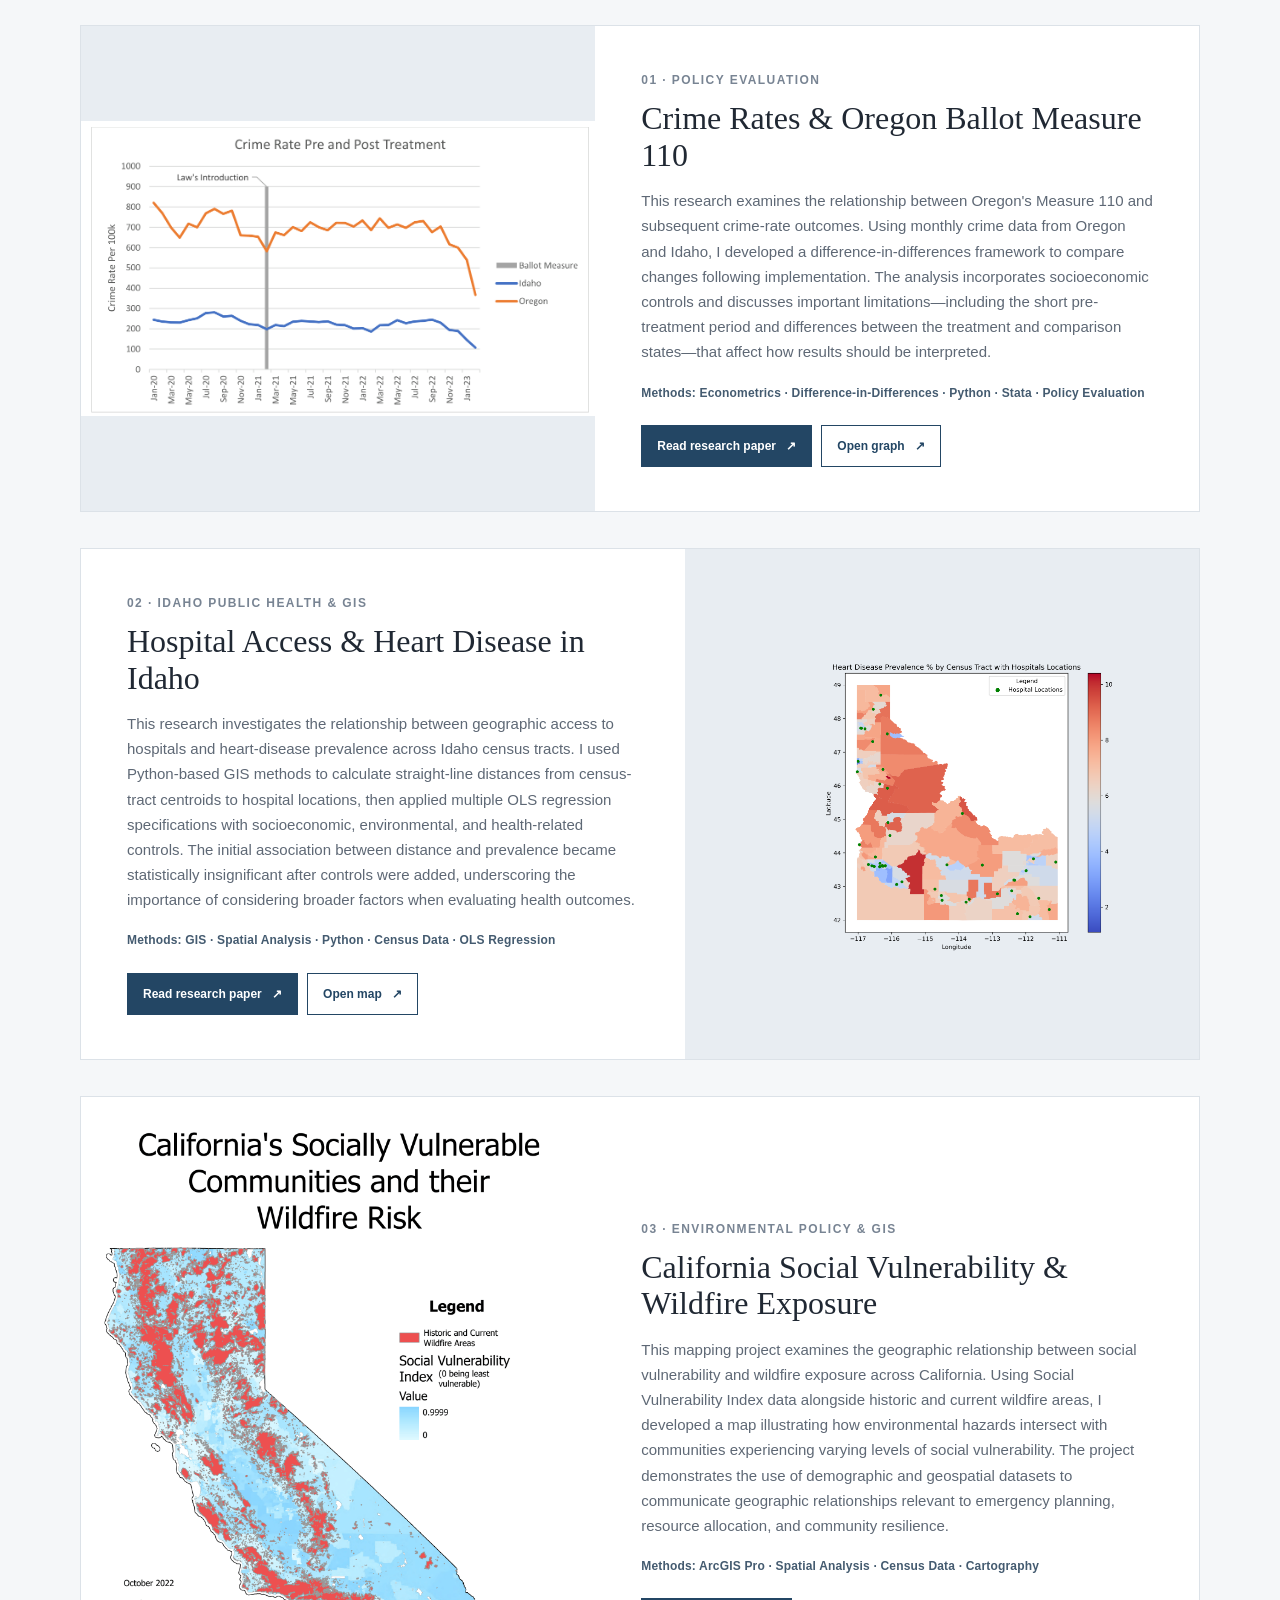
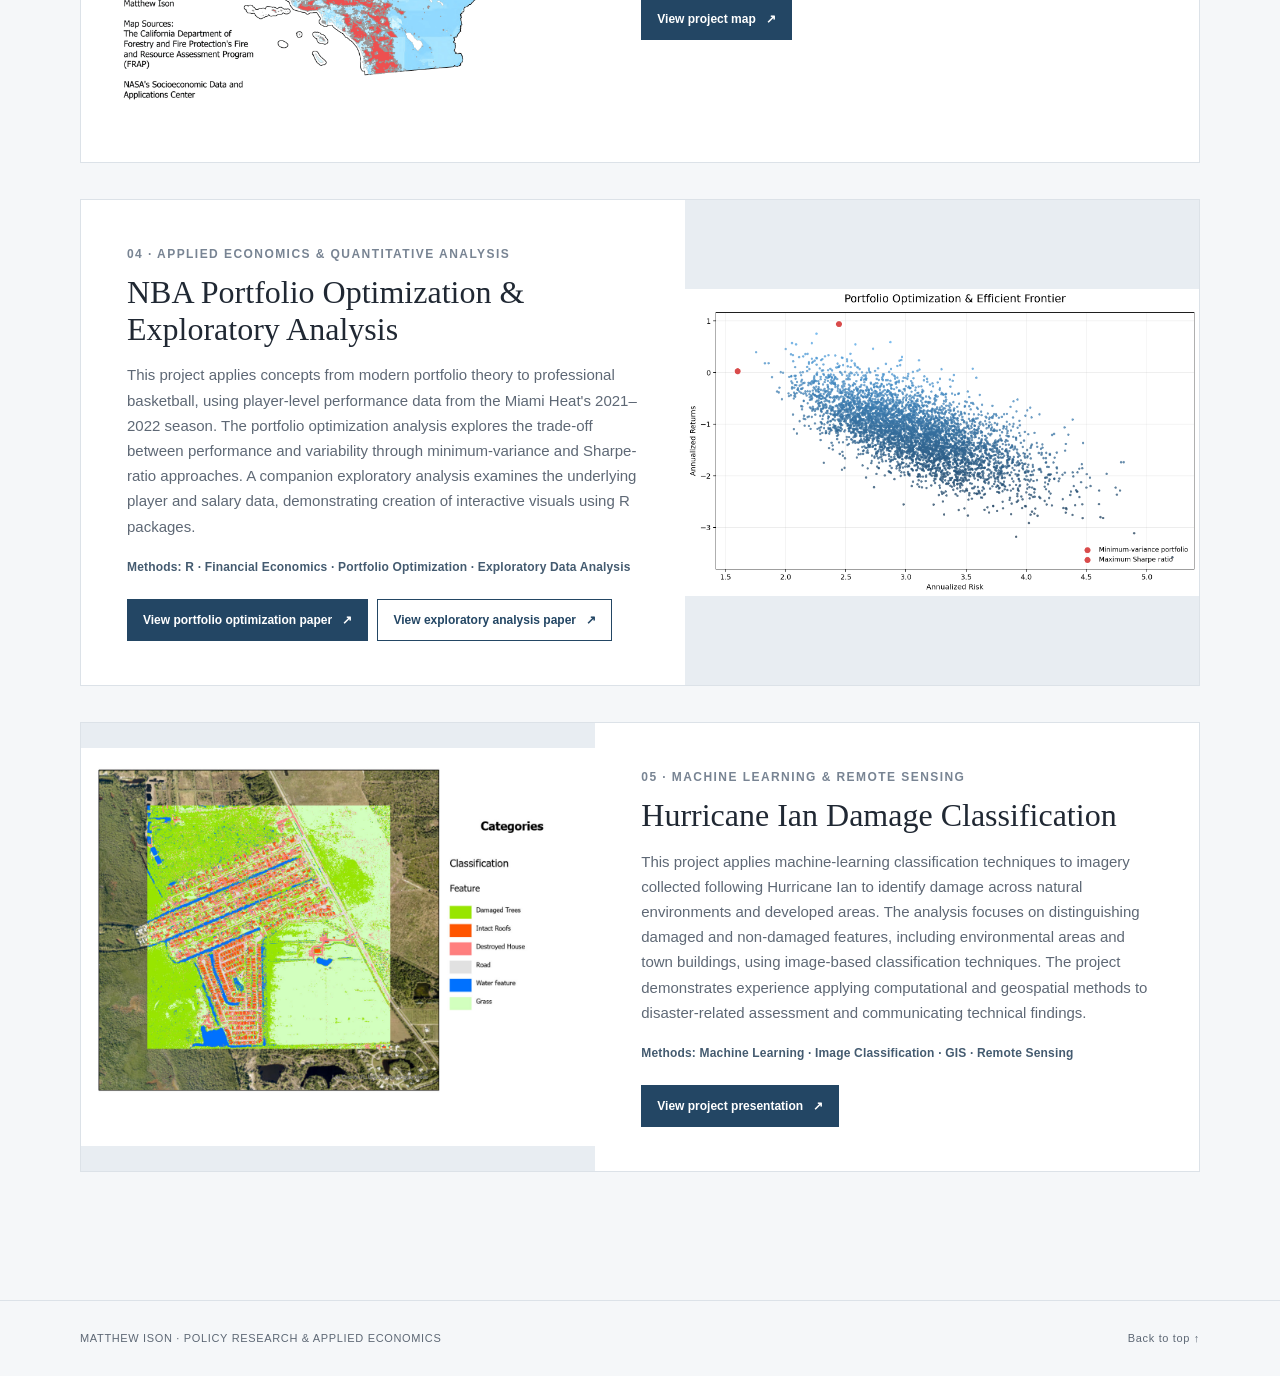
==== commit cdfa89b0: "Update index.html" ====
--- a/index.html
+++ b/index.html
@@ -73,7 +73,7 @@
         <div class="project-visual image-visual"><img src="images/nba_portfolio_optimization_efficient_frontier.png" alt="NBA player portfolio optimization and efficient frontier visualization"></div>
         <div class="project-info"><span class="project-number">04 · APPLIED ECONOMICS &amp; QUANTITATIVE ANALYSIS</span>
           <h3>NBA Portfolio Optimization &amp; Exploratory Analysis</h3>
-          <p>This project applies concepts from modern portfolio theory to professional basketball, using player-level performance data from the Miami Heat's 2021–2022 season. The portfolio optimization analysis explores the trade-off between performance and variability through minimum-variance and Sharpe-ratio approaches. A companion exploratory analysis examines the underlying player and salary data, demonstrating creation of interactive visuals using R-Studio libraries.</p>
+          <p>This project applies concepts from modern portfolio theory to professional basketball, using player-level performance data from the Miami Heat's 2021–2022 season. The portfolio optimization analysis explores the trade-off between performance and variability through minimum-variance and Sharpe-ratio approaches. A companion exploratory analysis examines the underlying player and salary data, demonstrating creation of interactive visuals using R packages.</p>
           <p class="methods">Methods: R · Financial Economics · Portfolio Optimization · Exploratory Data Analysis</p>
           <div class="button-group"><a class="button" href="projects/NBA_Portfolio_Analysis.html" target="_blank" rel="noopener">View portfolio optimization paper <span>↗</span></a><a class="button button-secondary" href="projects/NBA_Exploratory_Analysis.html" target="_blank" rel="noopener">View exploratory analysis paper <span>↗</span></a></div>
         </div>
